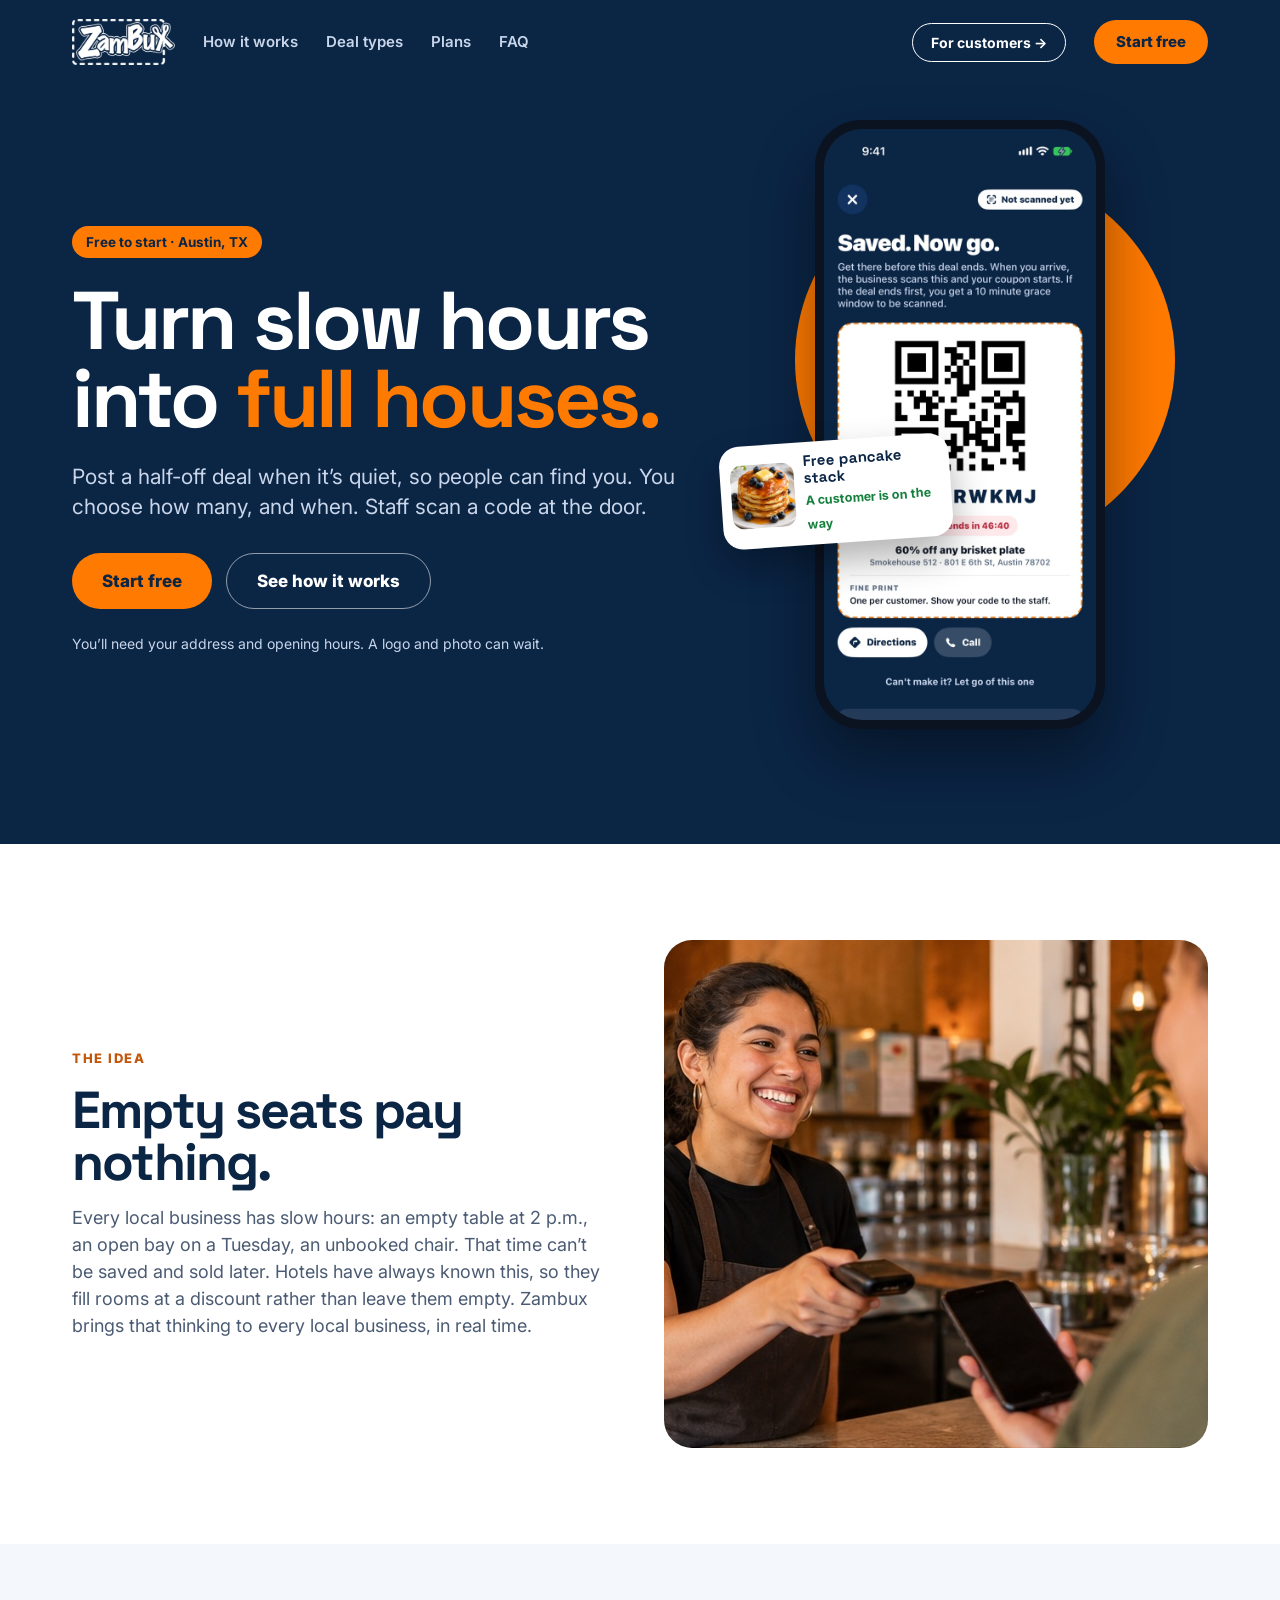
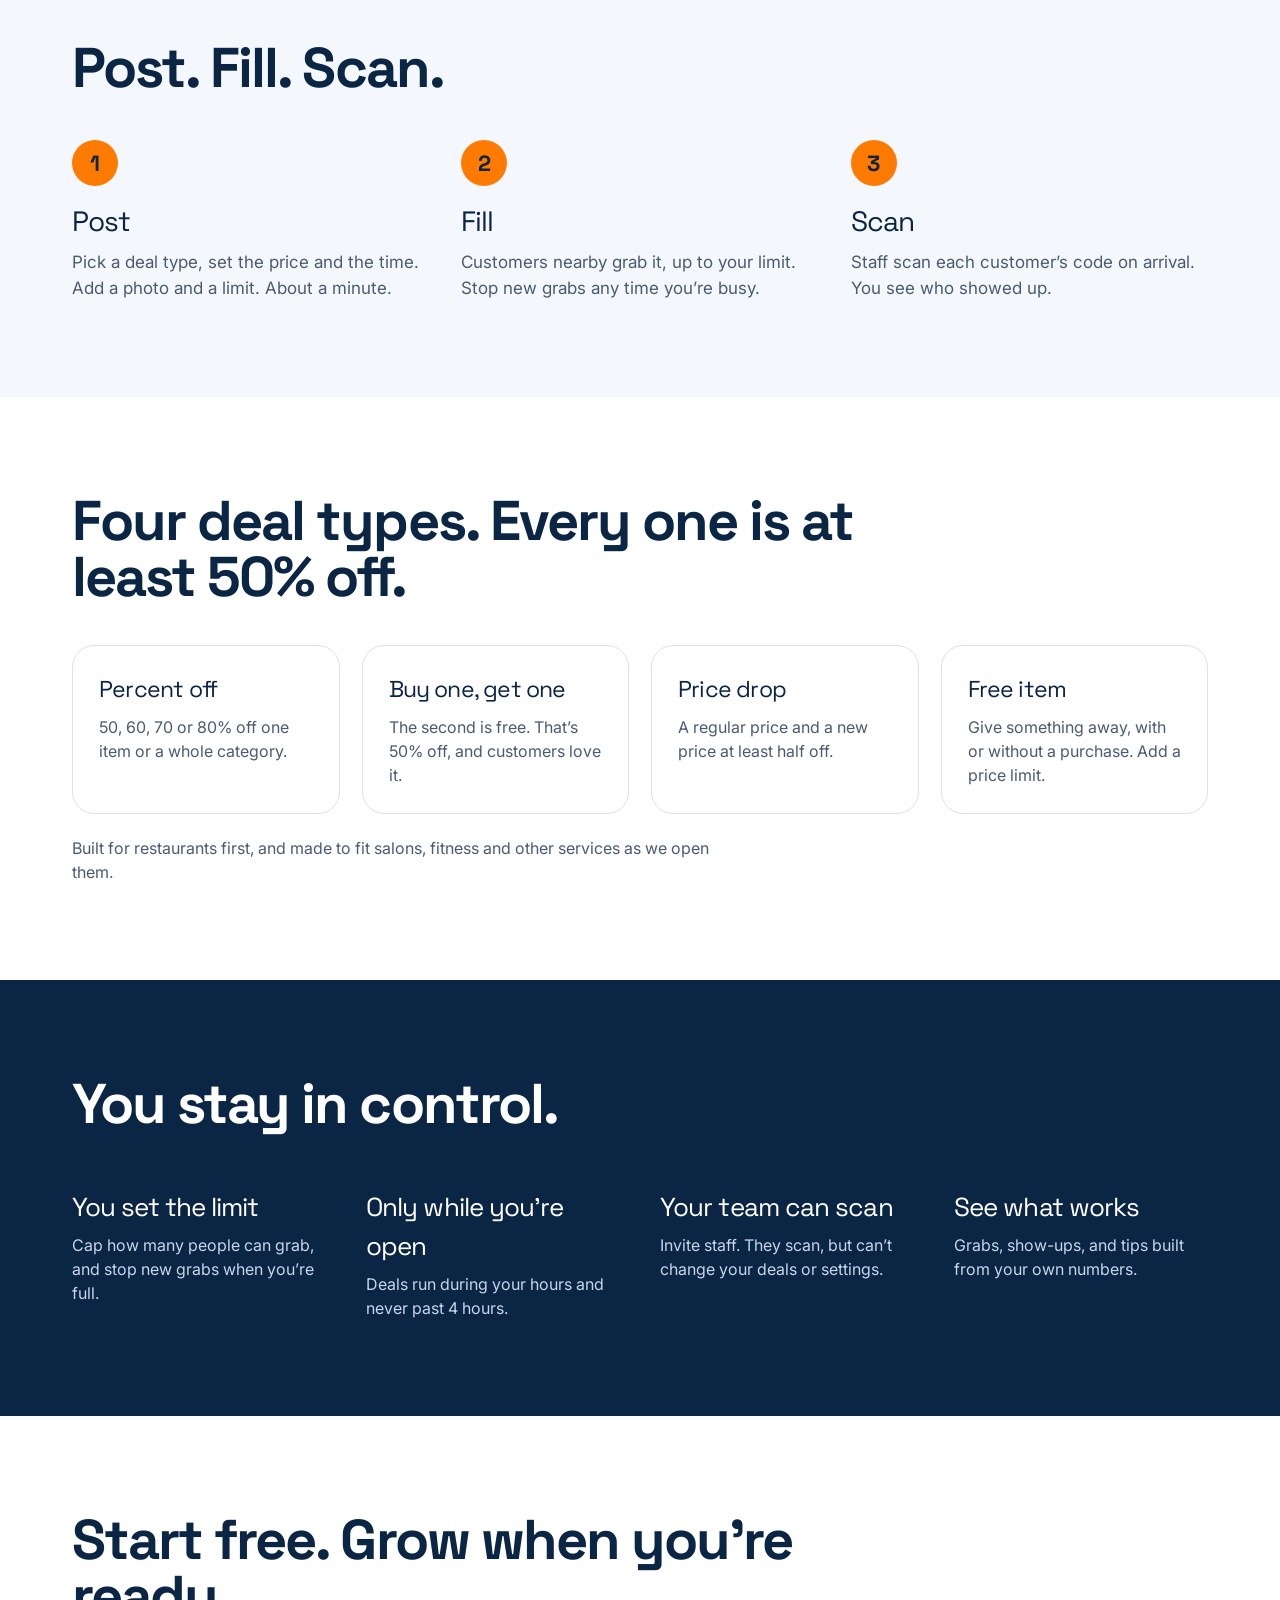
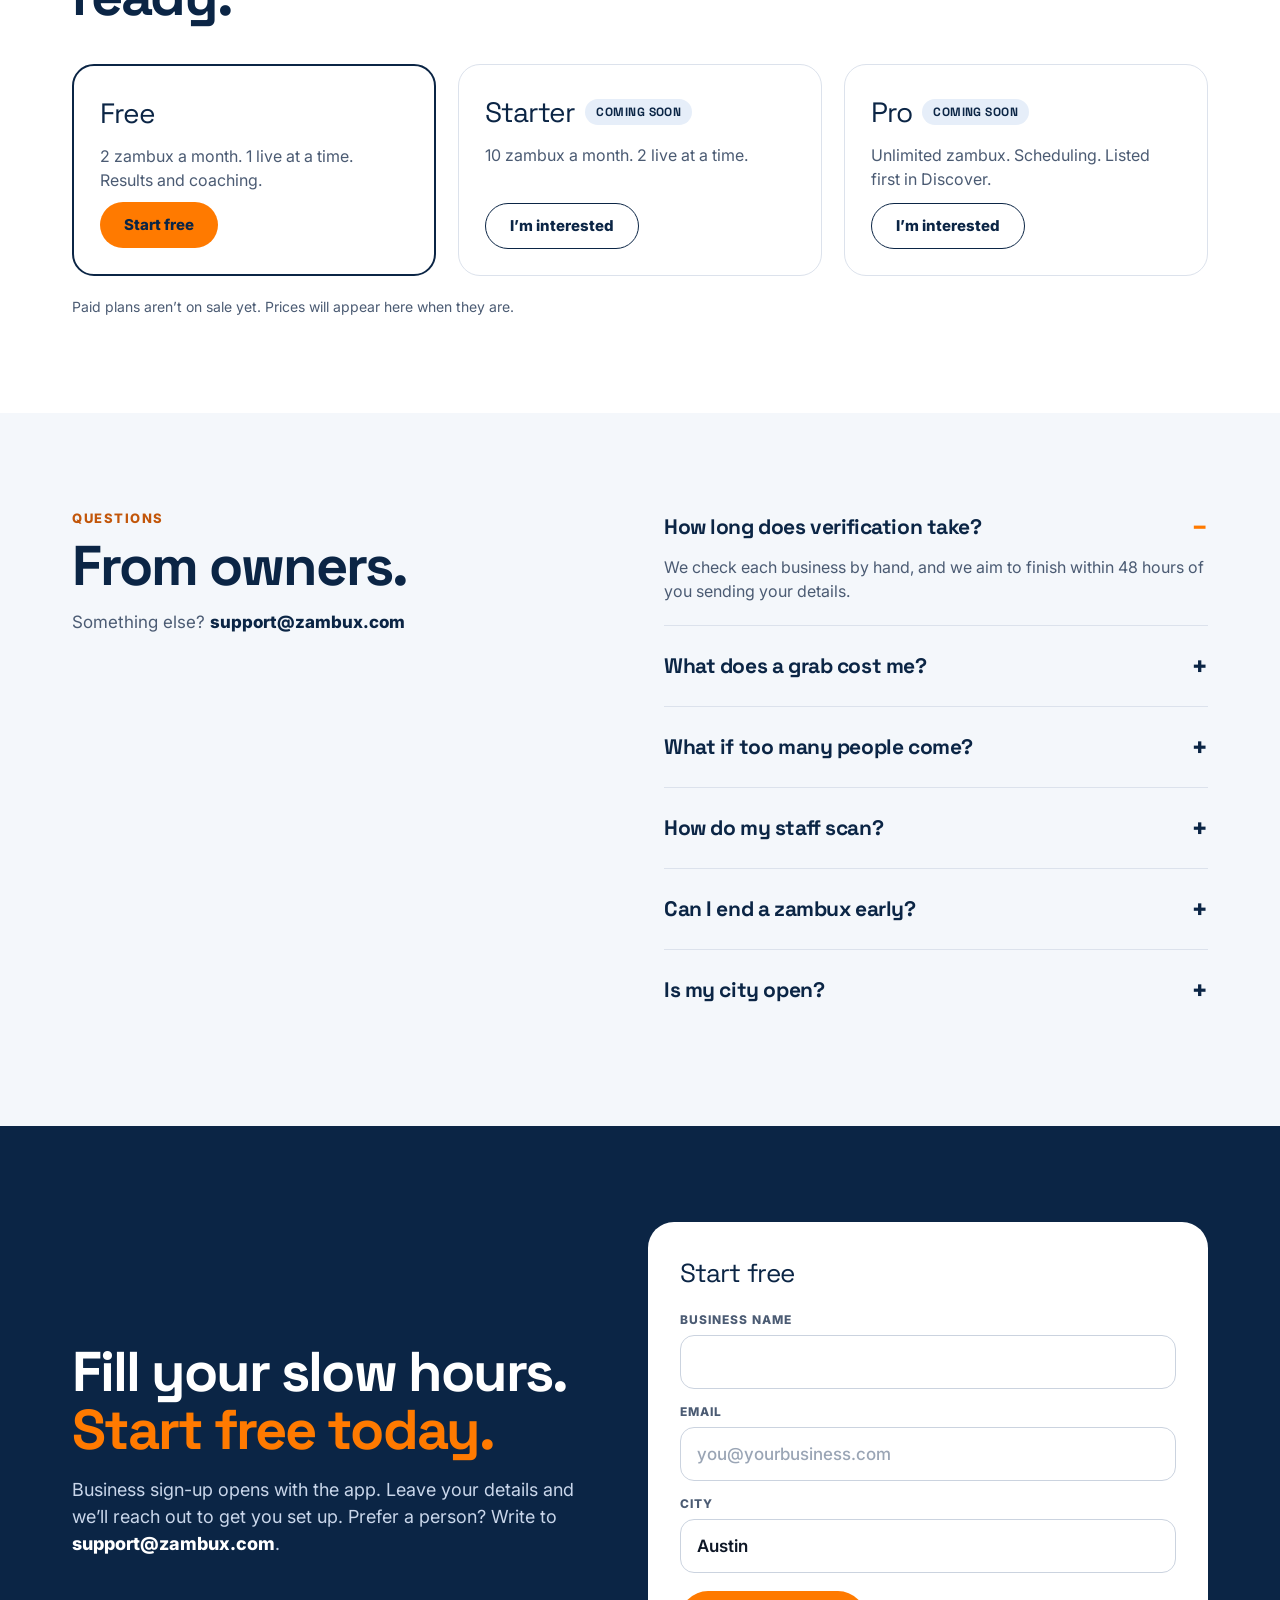
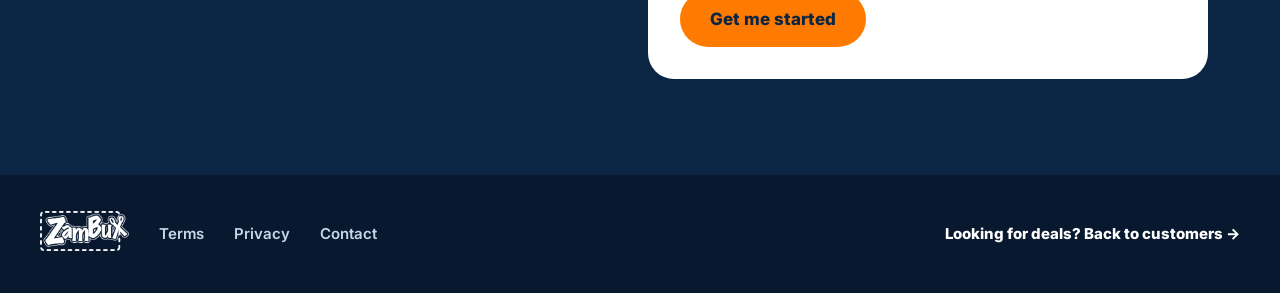
==== business/index.html @ 2cfa5e2b "Customer-first website: home, get-the-app, business Co-Authored-By: Claude Sonnet 5.5 <noreply@anthr" ====
<!doctype html>
<html lang="en">
<head>
<meta charset="utf-8">
<meta name="viewport" content="width=device-width, initial-scale=1">
<title>Zambux for business: turn slow hours into full houses</title>
<meta name="description" content="Post a half-off deal when it's quiet so people can find you. You choose how many, and when. Free to start in Austin.">
<meta name="robots" content="noindex"> <!-- TEMPORARY: remove at launch -->
<link rel="canonical" href="https://www.zambux.com/business/">
<meta property="og:title" content="Zambux for business: turn slow hours into full houses">
<meta property="og:description" content="Post a half-off deal when it's quiet. Staff scan a code at the door. Free to start in Austin.">
<meta property="og:type" content="website">
<meta property="og:image" content="https://www.zambux.com/assets/img/life-counter-scan.jpg">
<meta name="theme-color" content="#0B2545">
<link rel="icon" href="/assets/favicon.png">
<link rel="apple-touch-icon" href="/assets/apple-touch-icon.png">
<link rel="preconnect" href="https://fonts.googleapis.com">
<link rel="preconnect" href="https://fonts.gstatic.com" crossorigin>
<link rel="stylesheet" href="https://fonts.googleapis.com/css2?family=Inter:wght@400;500;600;700;800&family=Space+Grotesk:wght@600;700&display=swap">
<link rel="stylesheet" href="/site.css">
<style>
.b-grid{display:grid;gap:22px;grid-template-columns:repeat(auto-fit,minmax(230px,1fr))}
.b-card{background:#fff;border:1px solid var(--line);border-radius:22px;padding:26px}
.b-card .disp{font-size:23px}
.b-card p{color:var(--slate);margin:8px 0 0;font-size:16px}
.bg-paper .b-card{border-color:#E1E7F0}
.three{display:grid;gap:36px 32px;grid-template-columns:repeat(auto-fit,minmax(250px,1fr))}
.three .num{margin-bottom:14px}
.three .disp{font-size:28px}
.three p{color:var(--slate);font-size:17px;margin:8px 0 0;max-width:22em}
.plan{border:1px solid var(--line);border-radius:22px;padding:26px;display:flex;flex-direction:column;gap:10px;background:#fff}
.plan.on{border:2px solid var(--navy)}
.plan .disp{font-size:28px;display:flex;align-items:center;gap:10px;flex-wrap:wrap}
.plan p{color:var(--slate);margin:0;flex:1}
.hero .lede.dark{color:var(--soft)}
</style>
</head>
<body>
<a class="skip" href="#main">Skip to content</a>

<header class="top hero">
  <div class="w">
    <nav class="nav" aria-label="Main">
      <a class="logo" href="/business/"><img src="/assets/img/brand-logo-white.png" alt="Zambux for business" width="102" height="46"></a>
      <a class="l" href="#how">How it works</a><a class="l" href="#types">Deal types</a><a class="l" href="#plans">Plans</a><a class="l" href="#faq">FAQ</a>
      <span class="sp"></span>
      <a class="biz" href="/">For customers &rarr;</a>
      <a class="go" href="#start">Start free</a>
      <button class="burger" type="button" aria-label="Open menu" aria-expanded="false">&#9776;</button>
    </nav>
    <div class="hero-grid" id="main">
      <div class="hero-copy">
        <span class="chip" style="align-self:flex-start;background:#FF7A00;color:#0B2545">Free to start &middot; Austin, TX</span>
        <h1 style="font-size:clamp(44px,6.4vw,84px)">Turn slow hours<br>into <em>full houses.</em></h1>
        <p class="lede" style="margin:0">Post a half-off deal when it&rsquo;s quiet, so people can find you. You choose how many, and when. Staff scan a code at the door.</p>
        <div class="actions"><a class="btn pri" href="#start">Start free</a><a class="btn ghost" href="#how">See how it works</a></div>
        <p style="margin:0;color:var(--soft);font-size:14px">You&rsquo;ll need your address and opening hours. A logo and photo can wait.</p>
      </div>
      <div class="hero-art">
        <div class="stage">
          <div class="disc"></div>
          <div class="phone"><img src="/assets/img/app-code.jpg" alt="A customer's Zambux code, ready to scan" width="640" height="1391"></div>
          <div class="float-card" style="top:320px"><img src="/assets/img/photo-brunch-club-pancakes.jpg" alt="" width="64" height="64"><div><b>Free pancake stack</b><small>A customer is on the way</small></div></div>
        </div>
      </div>
    </div>
  </div>
</header>

<main>

<section class="pad">
  <div class="w"><div class="split">
    <div style="display:flex;flex-direction:column;gap:16px">
      <div class="eyebrow">The idea</div>
      <h2 class="big" style="font-size:clamp(34px,4.4vw,52px)">Empty seats pay nothing.</h2>
      <p style="font-size:18px;color:var(--slate);max-width:30em;margin:0">Every local business has slow hours: an empty table at 2 p.m., an open bay on a Tuesday, an unbooked chair. That time can&rsquo;t be saved and sold later. Hotels have always known this, so they fill rooms at a discount rather than leave them empty. Zambux brings that thinking to every local business, in real time.</p>
    </div>
    <div><img class="photo" src="/assets/img/life-counter-scan.jpg" alt="A cafe worker scanning a customer's phone at the counter" width="762" height="508" loading="lazy"></div>
  </div></div>
</section>

<section id="how" class="bg-paper pad">
  <div class="w">
    <h2 class="big" style="margin-bottom:44px">Post. Fill. Scan.</h2>
    <div class="three">
      <div><div class="num">1</div><div class="disp">Post</div><p>Pick a deal type, set the price and the time. Add a photo and a limit. About a minute.</p></div>
      <div><div class="num">2</div><div class="disp">Fill</div><p>Customers nearby grab it, up to your limit. Stop new grabs any time you&rsquo;re busy.</p></div>
      <div><div class="num">3</div><div class="disp">Scan</div><p>Staff scan each customer&rsquo;s code on arrival. You see who showed up.</p></div>
    </div>
  </div>
</section>

<section id="types" class="pad">
  <div class="w">
    <h2 class="big" style="max-width:14em;margin-bottom:40px">Four deal types. Every one is at least 50% off.</h2>
    <div class="b-grid">
      <div class="b-card"><div class="disp">Percent off</div><p>50, 60, 70 or 80% off one item or a whole category.</p></div>
      <div class="b-card"><div class="disp">Buy one, get one</div><p>The second is free. That&rsquo;s 50% off, and customers love it.</p></div>
      <div class="b-card"><div class="disp">Price drop</div><p>A regular price and a new price at least half off.</p></div>
      <div class="b-card"><div class="disp">Free item</div><p>Give something away, with or without a purchase. Add a price limit.</p></div>
    </div>
    <p style="margin:22px 0 0;color:var(--slate);max-width:40em">Built for restaurants first, and made to fit salons, fitness and other services as we open them.</p>
  </div>
</section>

<section class="bg-navy trust pad">
  <div class="w">
    <h2 class="big" style="color:#fff">You stay in control.</h2>
    <div class="grid-auto" style="gap:40px">
      <div><div class="disp" style="font-size:26px">You set the limit</div><p>Cap how many people can grab, and stop new grabs when you&rsquo;re full.</p></div>
      <div><div class="disp" style="font-size:26px">Only while you&rsquo;re open</div><p>Deals run during your hours and never past 4 hours.</p></div>
      <div><div class="disp" style="font-size:26px">Your team can scan</div><p>Invite staff. They scan, but can&rsquo;t change your deals or settings.</p></div>
      <div><div class="disp" style="font-size:26px">See what works</div><p>Grabs, show-ups, and tips built from your own numbers.</p></div>
    </div>
  </div>
</section>

<section id="plans" class="pad">
  <div class="w">
    <h2 class="big" style="max-width:14em;margin-bottom:40px">Start free. Grow when you&rsquo;re ready.</h2>
    <div class="b-grid" style="grid-template-columns:repeat(auto-fit,minmax(260px,1fr))">
      <div class="plan on"><div class="disp">Free</div><p>2 zambux a month. 1 live at a time. Results and coaching.</p><a class="btn pri sm" href="#start" style="align-self:flex-start">Start free</a></div>
      <div class="plan"><div class="disp">Starter <span class="tag" style="background:var(--tint);color:var(--navy)">Coming soon</span></div><p>10 zambux a month. 2 live at a time.</p><a class="btn sm" href="#start" style="align-self:flex-start;border:1.5px solid var(--navy);color:var(--navy)">I&rsquo;m interested</a></div>
      <div class="plan"><div class="disp">Pro <span class="tag" style="background:var(--tint);color:var(--navy)">Coming soon</span></div><p>Unlimited zambux. Scheduling. Listed first in Discover.</p><a class="btn sm" href="#start" style="align-self:flex-start;border:1.5px solid var(--navy);color:var(--navy)">I&rsquo;m interested</a></div>
    </div>
    <p style="margin:20px 0 0;color:var(--slate);font-size:14px">Paid plans aren&rsquo;t on sale yet. Prices will appear here when they are.</p>
  </div>
</section>

<section id="faq" class="bg-paper pad">
  <div class="w faq-grid">
    <div><div class="eyebrow">Questions</div><h2 class="big" style="margin-top:10px">From owners.</h2><p style="color:var(--slate);font-size:17px;margin:16px 0 0;max-width:20em">Something else? <a href="mailto:support@zambux.com" style="color:var(--navy);font-weight:800">support@zambux.com</a></p></div>
    <div>
      <details class="q" open><summary>How long does verification take?</summary><p>We check each business by hand, and we aim to finish within 48 hours of you sending your details.</p></details>
      <details class="q"><summary>What does a grab cost me?</summary><p>Nothing to list or to be grabbed. You give the discount you chose, only to customers who show up and scan.</p></details>
      <details class="q"><summary>What if too many people come?</summary><p>You set a limit on every deal, and you can stop new grabs any time. Deals also end by themselves, within 4 hours.</p></details>
      <details class="q"><summary>How do my staff scan?</summary><p>Staff sign in to the app, open the scanner, and scan each customer&rsquo;s code. Staff can scan but can&rsquo;t change your deals or settings.</p></details>
      <details class="q"><summary>Can I end a zambux early?</summary><p>Yes. Stop new grabs, or close the deal, from the app any time.</p></details>
      <details class="q"><summary>Is my city open?</summary><p>We&rsquo;re starting in Austin, Texas. Put your city in the form below and we&rsquo;ll open where the most people are waiting.</p></details>
    </div>
  </div>
</section>

<section id="start" class="bg-navy pad">
  <div class="w" style="display:flex;flex-wrap:wrap;gap:40px;align-items:center;justify-content:space-between">
    <div style="flex:1 1 380px;min-width:0"><h2 style="color:#fff;font-size:clamp(36px,5vw,56px);line-height:1.02">Fill your slow hours.<br><span style="color:var(--orange)">Start free today.</span></h2><p class="lede" style="color:var(--soft);font-size:18px;max-width:28em;margin:18px 0 0">Business sign-up opens with the app. Leave your details and we&rsquo;ll reach out to get you set up. Prefer a person? Write to <a href="mailto:support@zambux.com" style="color:#fff;font-weight:800">support@zambux.com</a>.</p></div>
    <div class="card" style="flex:1 1 420px;max-width:560px">
      <div class="disp" style="font-size:26px">Start free</div>
      <form class="ea" novalidate>
        <div class="form-row" style="grid-template-columns:1fr">
          <label class="fld"><span>Business name</span><input type="text" name="biz" autocomplete="organization" required></label>
          <label class="fld"><span>Email</span><input type="email" name="email" placeholder="you@yourbusiness.com" autocomplete="email" inputmode="email" required></label>
          <label class="fld"><span>City</span><input type="text" name="city" value="Austin" autocomplete="address-level2" required></label>
        </div>
        <input class="hp" type="text" name="company" tabindex="-1" autocomplete="off" aria-hidden="true">
        <div style="margin-top:18px"><button class="btn pri" type="submit">Get me started</button></div>
        <div class="msg" role="status" aria-live="polite"></div>
      </form>
    </div>
  </div>
</section>

</main>

<footer class="foot">
  <div class="w foot-in">
    <a href="/business/"><img src="/assets/img/brand-logo-white.png" alt="Zambux" width="89" height="40"></a>
    <a href="/terms.html">Terms</a><a href="/privacy.html">Privacy</a><a href="mailto:support@zambux.com">Contact</a>
    <span class="sp"></span>
    <a class="biz" href="/">Looking for deals? Back to customers &rarr;</a>
  </div>
</footer>
<script src="/site.js"></script>
</body>
</html>
---- site.css ----
/* Zambux website (customers first). Plain CSS, no build step. Navy and orange are the brand; green means money and success. */
:root{--navy:#0B2545;--lift:#12335F;--deep:#08192F;--orange:#FF7A00;--orange-ink:#C2560A;--green:#15803D;--green-tint:#DCFCE7;--paper:#F4F7FB;--ink:#0E1726;--slate:#4B5B73;--line:#DCE2EC;--soft:#C9D6EA;--tint:#E6EEF9;--red:#B4232F}
*{box-sizing:border-box}
html{scroll-behavior:smooth}
body{margin:0;font-family:Inter,system-ui,-apple-system,"Segoe UI",sans-serif;color:var(--ink);background:#fff;font-size:16px;line-height:1.5;-webkit-font-smoothing:antialiased}
h1,h2,h3,.disp{font-family:'Space Grotesk',Inter,system-ui,sans-serif;margin:0;color:var(--navy);letter-spacing:-.035em}
a{color:inherit;text-decoration:none}
img{max-width:100%}
.w{max-width:1200px;margin:0 auto;padding:0 32px}
.skip{position:absolute;left:-9999px;top:8px;background:#fff;color:var(--navy);padding:10px 16px;border-radius:8px;z-index:100;font-weight:700}
.skip:focus{left:12px}
:focus-visible{outline:3px solid #2F6FDE;outline-offset:3px}

/* buttons and small things */
.btn{display:inline-flex;align-items:center;justify-content:center;gap:10px;height:56px;padding:0 30px;border-radius:99px;font:800 17px Inter,sans-serif;white-space:nowrap;border:0;cursor:pointer}
.btn.pri{background:var(--orange);color:var(--navy)}
.btn.navy{background:var(--navy);color:#fff}
.btn.ghost{color:#fff;border:1.5px solid rgba(255,255,255,.55)}
.btn.sm{height:46px;padding:0 24px;font-size:15px}
.btn:hover{filter:brightness(1.05)}
.btn:disabled{opacity:.6;cursor:wait}
.chip{display:inline-flex;align-items:center;height:32px;padding:0 14px;border-radius:99px;font-size:13.5px;font-weight:700;white-space:nowrap}
.tag{display:inline-flex;align-items:center;height:26px;padding:0 11px;border-radius:99px;font-size:12px;font-weight:800;letter-spacing:.04em;text-transform:uppercase;white-space:nowrap}
.eyebrow{font-weight:800;font-size:13px;letter-spacing:.12em;text-transform:uppercase;color:var(--orange-ink)}
.live-dot{display:inline-block;width:10px;height:10px;border-radius:99px;background:#16A34A;margin-right:8px}
.ico{width:48px;height:48px;border-radius:14px;background:var(--tint);display:flex;align-items:center;justify-content:center;flex:none}
.check{display:flex;align-items:center;gap:8px}

/* header */
.top{background:var(--navy);position:relative;z-index:20}
.nav{display:flex;align-items:center;gap:28px;height:84px}
.nav .logo img{height:46px;width:auto;display:block}
.nav a.l{color:var(--soft);font-weight:600;font-size:15px}
.nav a.l:hover{color:#fff}
.nav .sp{flex:1}
.nav .biz{border:1.5px solid #fff;color:#fff;border-radius:99px;padding:8px 18px;font-weight:700;font-size:14px;white-space:nowrap}
.nav .go{background:var(--orange);color:var(--navy);border-radius:99px;padding:11px 22px;font-weight:800;font-size:15px;white-space:nowrap}
.nav .burger{display:none;background:none;border:0;color:#fff;width:44px;height:44px;font-size:28px;cursor:pointer;margin-right:-8px}
.nav .mobile-only{display:none}

/* hero */
.hero{background:var(--navy);overflow:hidden}
.hero-grid{display:flex;flex-wrap:wrap;align-items:center;gap:40px 24px;padding:36px 0 84px}
.hero-copy{flex:1 1 520px;min-width:0;display:flex;flex-direction:column;gap:24px}
.hero h1{font-size:clamp(46px,7vw,92px);line-height:.95;color:#fff}
.hero h1 em{font-style:normal;color:var(--orange)}
.hero .lede{font-size:clamp(18px,2vw,21px);color:var(--soft);max-width:30em;line-height:1.45}
.hero .actions{display:flex;flex-wrap:wrap;gap:14px;align-items:center;margin-top:6px}
.hero .proof{display:flex;flex-wrap:wrap;gap:8px 22px;color:var(--soft);font-weight:600;font-size:15px}
.hero-art{flex:1 1 420px;min-width:0;display:flex;justify-content:center}
.stage{position:relative;width:420px;height:640px;max-width:100%}
.stage .disc{position:absolute;left:50px;top:50px;width:380px;height:380px;border-radius:50%;background:var(--orange)}
.phone{position:relative;border-radius:46px;background:#0B1220;padding:9px;box-shadow:0 30px 60px rgba(11,37,69,.28)}
.phone img{display:block;width:100%;height:auto;border-radius:38px}
.stage .phone{position:absolute;left:70px;top:0;width:290px;box-shadow:0 30px 60px rgba(0,0,0,.4)}
.float-card{position:absolute;left:-24px;top:300px;width:230px;background:#fff;border-radius:20px;padding:10px;box-shadow:0 18px 36px rgba(0,0,0,.3);transform:rotate(-4deg);display:flex;gap:10px;align-items:center}
.float-card img{width:64px;height:64px;border-radius:12px;object-fit:cover}
.float-card b{font:700 15px 'Space Grotesk';color:var(--navy);line-height:1.15;display:block}
.float-card small{font-size:12.5px;font-weight:700;color:var(--green)}
.float-time{position:absolute;right:-6px;top:150px;background:#fff;color:var(--red);font-weight:800;font-size:15px;border-radius:99px;padding:9px 16px;box-shadow:0 12px 26px rgba(0,0,0,.28);transform:rotate(5deg)}

/* sections */
section{scroll-margin-top:12px}
.pad{padding:96px 0}
.pad-s{padding:44px 0}
h2.big{font-size:clamp(36px,5vw,56px);line-height:1}
.bg-paper{background:var(--paper)}
.bg-navy{background:var(--navy)}
.doubts{border-bottom:1px solid #E5E9F0}
.grid-auto{display:grid;gap:28px;grid-template-columns:repeat(auto-fit,minmax(240px,1fr))}
.doubt{display:flex;gap:16px}
.doubt .disp{font-size:19px}
.doubt p{color:var(--slate);font-size:15px;margin:3px 0 0}

/* deal cards */
.ticket{position:relative;background:#fff;border:2px dashed var(--orange);border-radius:26px;overflow:hidden;display:flex;flex-direction:column}
.ticket .pic{position:relative;height:250px;overflow:hidden}
.ticket .pic>img.ph{width:100%;height:100%;object-fit:cover;display:block}
.ticket .pic .shade{position:absolute;inset:0;background:linear-gradient(to bottom,rgba(0,0,0,0) 45%,rgba(0,0,0,.66))}
.ticket .badge{position:absolute;left:16px;top:16px;background:var(--orange);color:var(--navy);font:800 17px Inter;padding:7px 15px;border-radius:99px}
.ticket .time{position:absolute;right:16px;top:16px;background:#fff;color:var(--navy);font-weight:800;font-size:14px;padding:7px 13px;border-radius:99px}
.ticket .who{position:absolute;left:16px;bottom:14px;right:16px;display:flex;align-items:center;gap:10px;color:#fff}
.ticket .who img{width:40px;height:40px;border-radius:99px;border:2px solid #fff;background:#fff}
.ticket .who b{display:block;font-size:16px}
.ticket .who span{font-weight:600;font-size:13px;opacity:.92}
.ticket .body{padding:20px 22px 24px;display:flex;flex-direction:column;gap:8px;flex:1}
.ticket .body .disp{font-size:27px;line-height:1.08}
.ticket .price{display:flex;gap:8px;align-items:baseline}
.ticket .price b{color:var(--green);font-size:16px}
.ticket .price s{color:var(--slate);font-weight:600;font-size:14px}
.ticket .tfoot{display:flex;justify-content:space-between;align-items:center;margin-top:auto;padding-top:8px;gap:10px}

/* steps */
.steps{display:grid;grid-template-columns:repeat(auto-fit,minmax(260px,1fr));gap:48px 40px;align-items:start}
.step{display:flex;flex-direction:column;align-items:center;text-align:center;gap:18px}
.step .phone{width:236px}
.num{width:46px;height:46px;border-radius:99px;background:var(--orange);color:var(--navy);font:700 22px 'Space Grotesk';display:flex;align-items:center;justify-content:center}
.step .disp{font-size:30px}
.step p{color:var(--slate);font-size:17px;max-width:20em;margin:6px 0 0}

/* split + trust */
.split{display:flex;flex-wrap:wrap;align-items:center;gap:48px}
.split>*{flex:1 1 420px;min-width:0}
.split img.photo{width:100%;max-width:640px;display:block;border-radius:28px;aspect-ratio:3/2;object-fit:cover}
.stat{font:700 78px 'Space Grotesk';color:var(--orange);line-height:1;letter-spacing:-.04em}
.trust .grid-auto{margin-top:56px}
.trust .disp{color:#fff}
.trust p{color:var(--soft);font-size:16px;margin:6px 0 0}

/* mosaic + tiles */
.mosaic{display:flex;flex-wrap:wrap;gap:18px}
.mosaic .m{position:relative;min-width:0;border-radius:26px;overflow:hidden}
.mosaic .m img{width:100%;height:100%;object-fit:cover;display:block}
.mosaic .m .chip{position:absolute;left:16px;bottom:16px;background:#fff;color:var(--navy)}
.mosaic .card-navy{background:var(--navy);padding:32px;display:flex;flex-direction:column;justify-content:space-between}
.tiles{display:grid;grid-template-columns:repeat(auto-fit,minmax(240px,1fr));gap:18px}
.tile{position:relative;border-radius:22px;overflow:hidden;aspect-ratio:1/1.05;display:block}
.tile img{position:absolute;inset:0;width:100%;height:100%;object-fit:cover;transition:transform .3s}
.tile:hover img{transform:scale(1.04)}
.tile .sh{position:absolute;inset:0;background:linear-gradient(to bottom,rgba(11,37,69,0) 45%,rgba(11,37,69,.78))}
.tile span{position:absolute;left:16px;bottom:14px;color:#fff;font:700 22px 'Space Grotesk';letter-spacing:-.02em}

/* faq */
.faq-grid{display:grid;grid-template-columns:repeat(auto-fit,minmax(340px,1fr));gap:48px}
details.q{border-top:1px solid var(--line);padding:22px 0}
details.q:first-of-type{border-top:0;padding-top:0}
details.q summary{list-style:none;cursor:pointer;display:flex;justify-content:space-between;align-items:center;gap:16px;font:700 21px 'Space Grotesk';color:var(--navy);letter-spacing:-.02em}
details.q summary::-webkit-details-marker{display:none}
details.q summary::after{content:"+";font-size:28px;font-weight:700;color:var(--navy);flex:none}
details.q[open] summary::after{content:"\2212";color:var(--orange)}
details.q p{color:var(--slate);margin:10px 0 0;max-width:34em}

/* final + footer */
.final{background:var(--orange)}
.final-in{display:flex;flex-wrap:wrap;align-items:center;gap:36px;justify-content:space-between;padding:80px 0}
.final h2{font-size:clamp(40px,6vw,72px);line-height:.98;max-width:11em}
.qr{background:#fff;border-radius:26px;padding:20px;text-align:center;box-shadow:0 20px 40px rgba(11,37,69,.22)}
.qr img{width:176px;height:176px;display:block}
.qr b{display:block;font-size:14px;color:var(--navy);margin-top:8px}
.foot{background:var(--deep);color:var(--soft)}
.foot-in{display:flex;flex-wrap:wrap;align-items:center;gap:14px 30px;padding:36px 0;font-weight:600;font-size:15px}
.foot-in img{height:40px;width:auto}
.foot-in a:hover{color:#fff}
.foot-in .sp{flex:1}
.foot-in .biz{color:#fff;font-weight:800}

/* get the app + forms */
.card{background:#fff;border-radius:26px;padding:32px}
.fld{display:flex;flex-direction:column;gap:6px}
.fld span{font-size:12px;font-weight:800;letter-spacing:.08em;text-transform:uppercase;color:var(--slate)}
.fld input{height:54px;border:1.5px solid #CBD3DF;border-radius:14px;padding:0 16px;font:600 17px Inter,sans-serif;color:var(--ink);background:#fff;width:100%}
.fld input::placeholder{color:#9AA5B5;font-weight:500}
.form-row{display:grid;grid-template-columns:minmax(0,1.3fr) minmax(0,1fr);gap:14px;margin-top:18px}
.hp{position:absolute;left:-9999px;opacity:0;height:0;width:0}
.msg{margin-top:14px;font-weight:700;border-radius:12px;padding:12px 14px;display:none}
.msg.ok{display:block;background:var(--green-tint);color:#14532D}
.msg.err{display:block;background:#FFE9EA;color:var(--red)}
.check-row{display:flex;align-items:center;gap:10px;margin-top:14px;font-weight:600;font-size:15px;color:var(--slate)}
.check-row input{width:20px;height:20px;accent-color:#FF7A00}

/* mobile bar */
.bar{display:none}
@media (max-width:860px){
  .w{padding:0 20px}
  .nav{height:66px;gap:12px}
  .nav .logo img{height:38px}
  .nav a.l,.nav .biz,.nav .go{display:none}
  .nav .burger{display:block;margin-left:auto}
  .nav.open{flex-wrap:wrap;height:auto;padding-bottom:18px}
  .nav.open .logo{order:1}.nav.open .burger{order:2}
  .nav.open a.l,.nav.open .biz,.nav.open .go{display:block;order:3;flex:1 1 100%;text-align:left;padding:10px 0}
  .nav.open .biz{border:0;border-top:1px solid rgba(255,255,255,.18);border-radius:0;font-size:16px;padding-top:16px}
  .nav.open .go{background:none;color:var(--orange);font-size:17px}
  .pad{padding:56px 0}
  .hero-grid{padding:14px 0 44px;gap:28px}
  .hero-copy{gap:16px;flex-basis:100%}
  .hero .actions{flex-direction:column;align-items:stretch}
  .hero .actions .btn{width:100%}
  .hero-art{flex-basis:100%}
  .stage{transform:scale(.8);transform-origin:top center;height:520px;width:420px;max-width:none;flex:none}
  .float-card{left:-4px}
  .ticket .pic{height:200px}
  .stat{font-size:56px}
  .step .phone{width:200px}
  .final-in{padding:56px 0}
  .final-in .btn{width:100%}
  .qr{display:none}
  .form-row{grid-template-columns:1fr}
  .card{padding:22px}
  .bar{display:block;position:fixed;left:0;right:0;bottom:0;z-index:30;background:#fff;border-top:1px solid var(--line);padding:10px 16px calc(10px + env(safe-area-inset-bottom));transform:translateY(110%);transition:transform .25s}
  .bar.show{transform:none}
  .bar .btn{width:100%;height:48px}
  .foot-in{padding-bottom:96px}
}
@media (prefers-reduced-motion:reduce){*{transition:none!important;scroll-behavior:auto!important}}
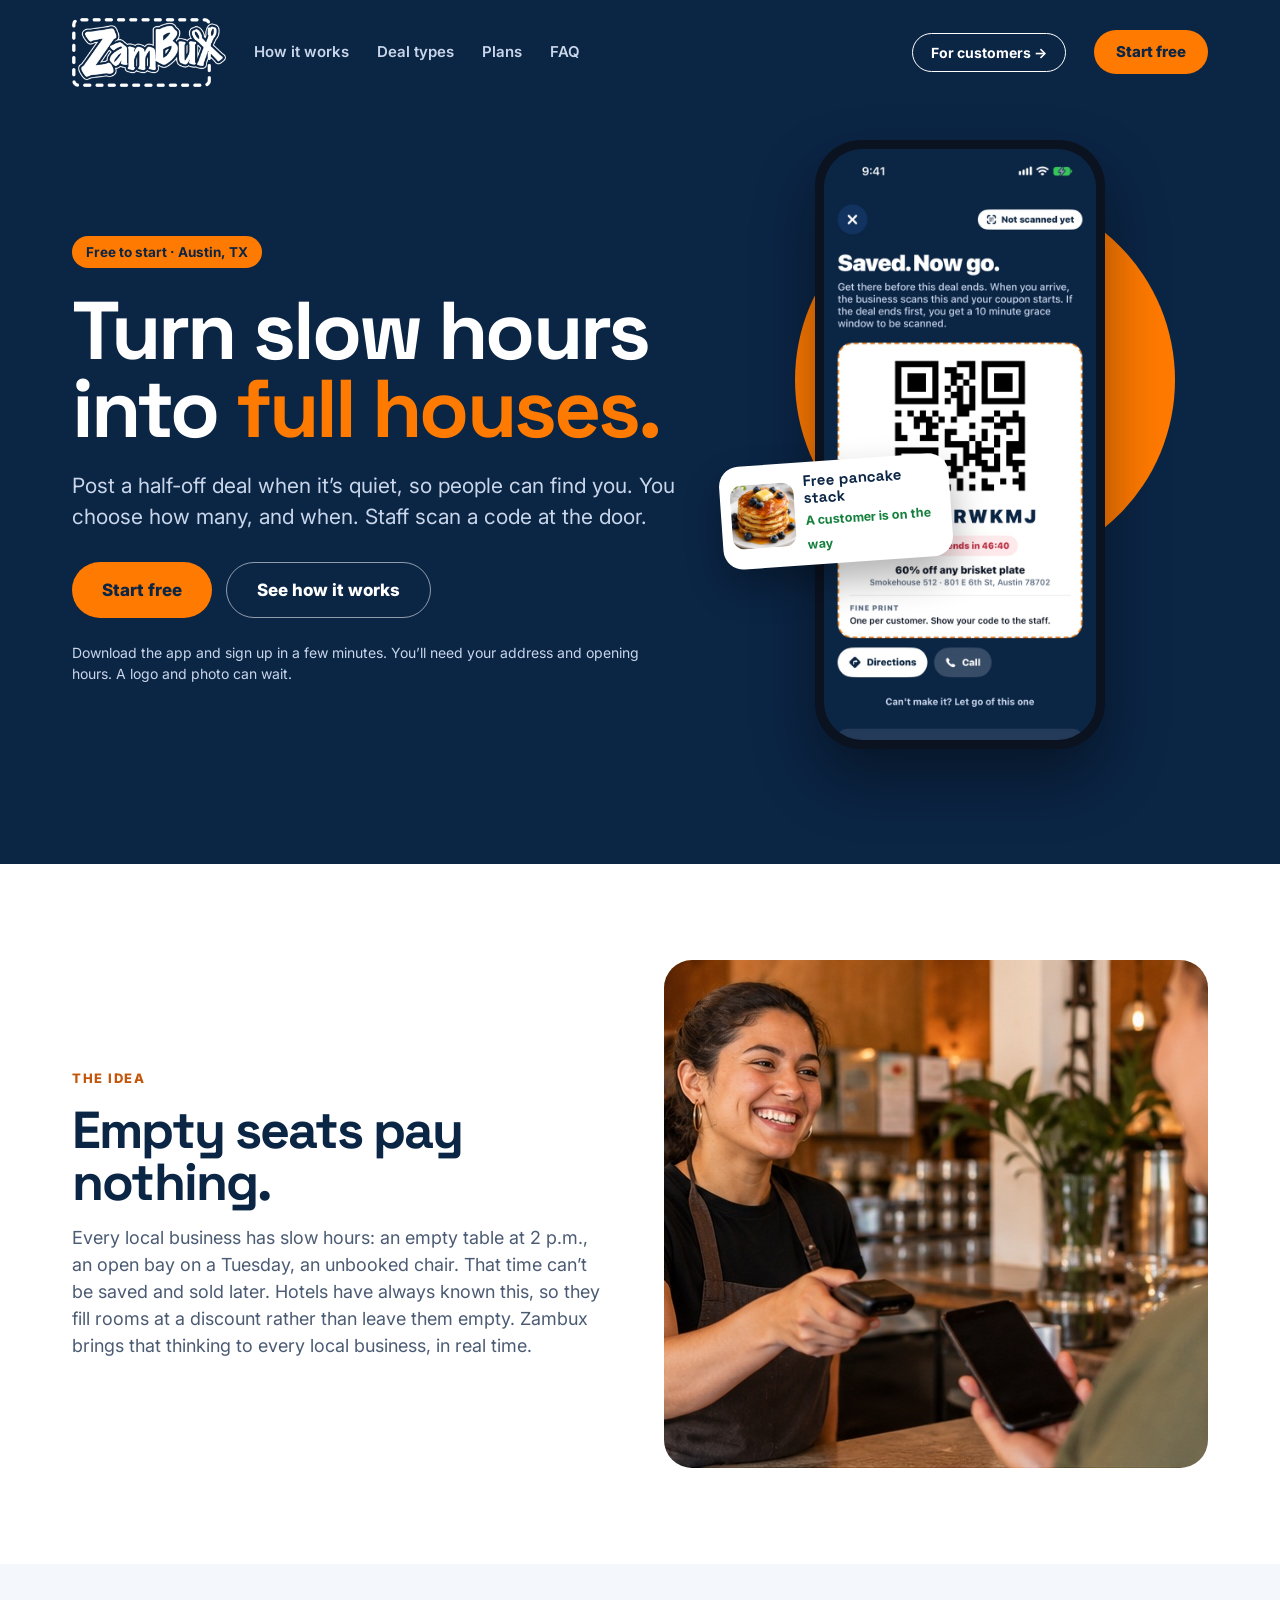
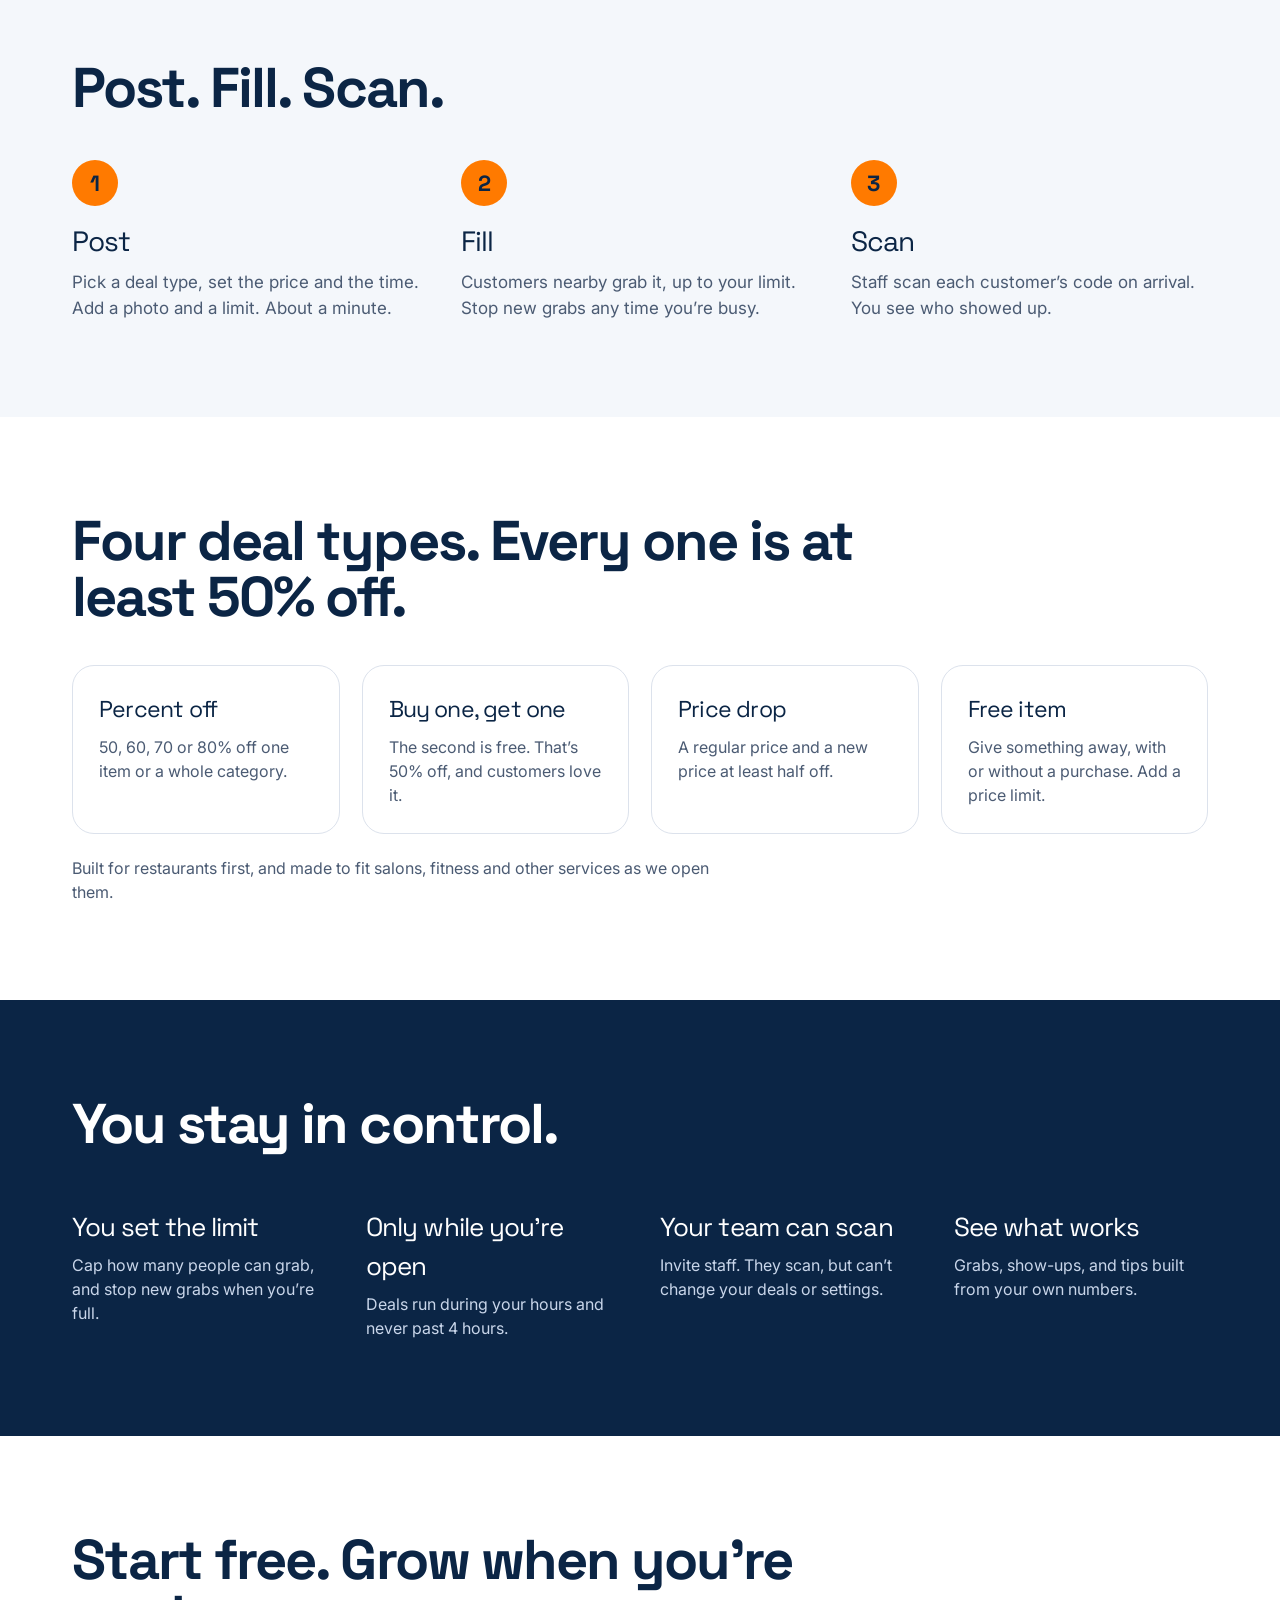
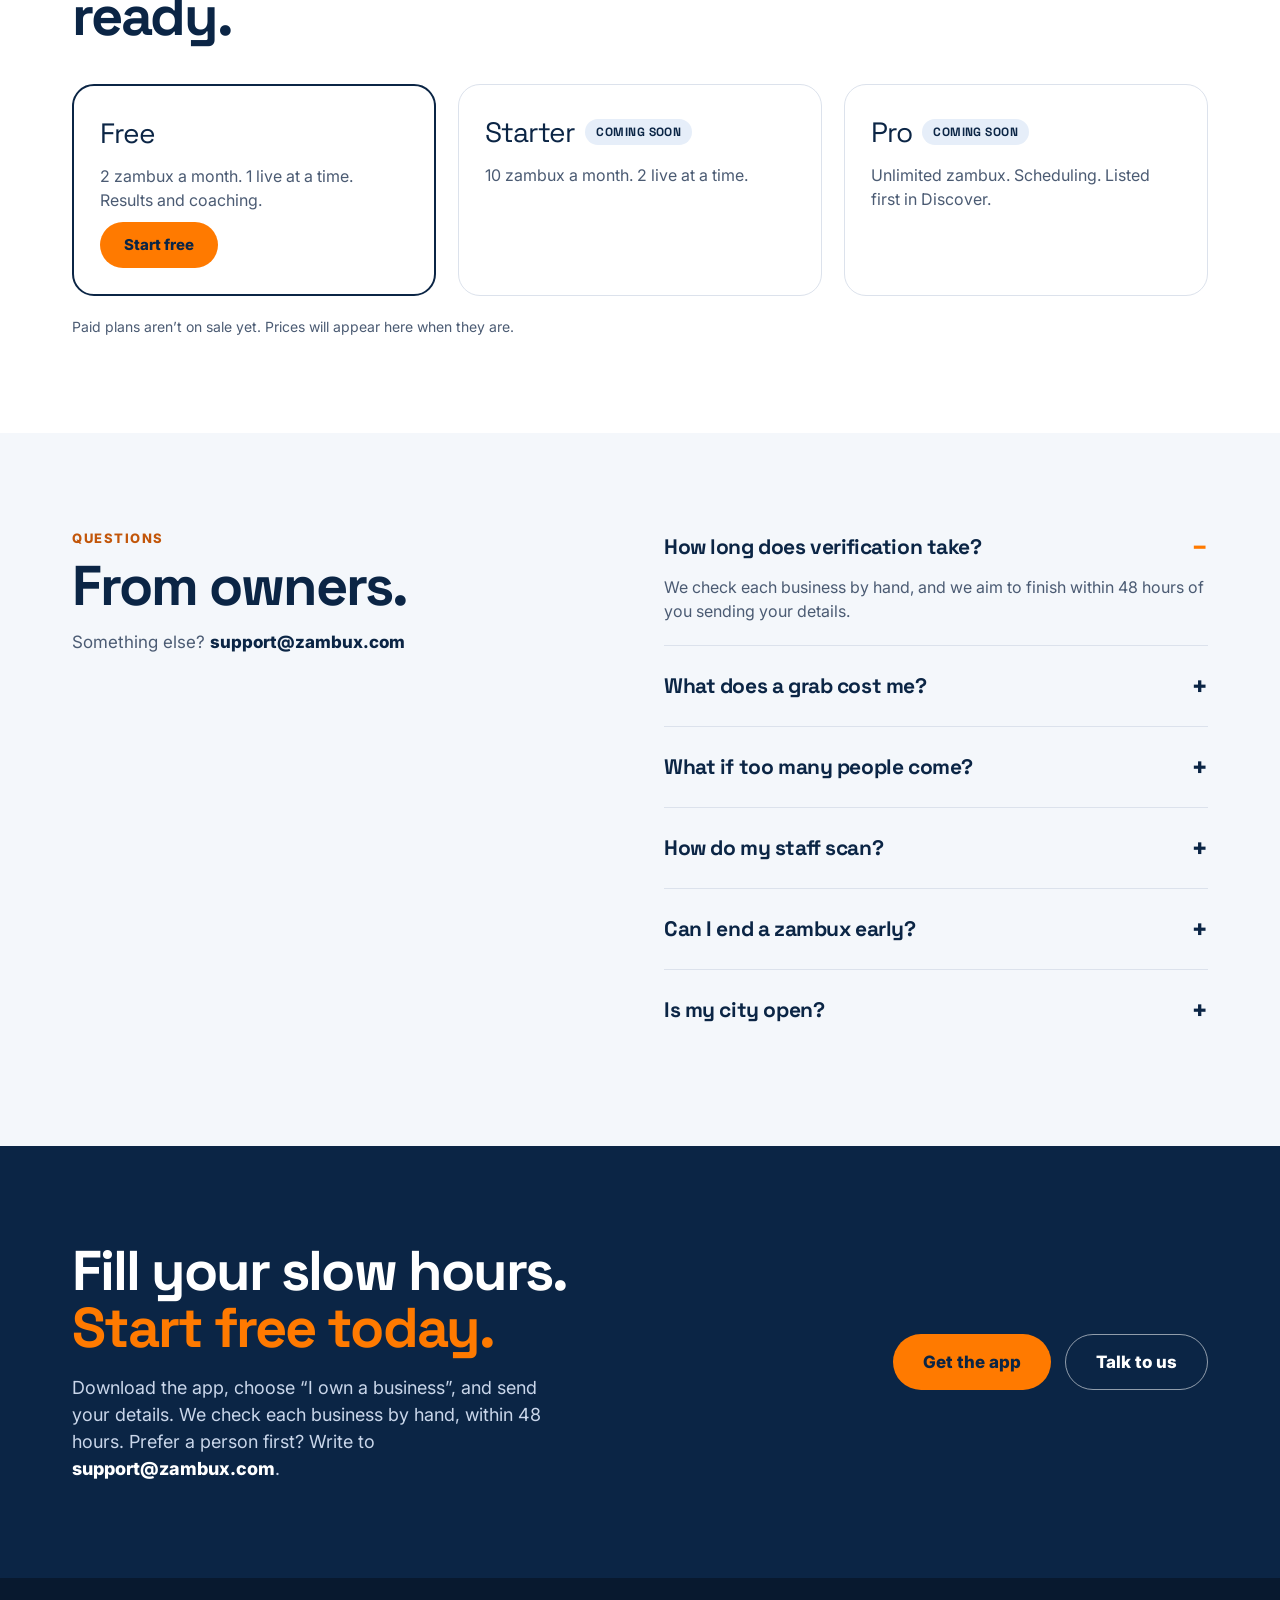
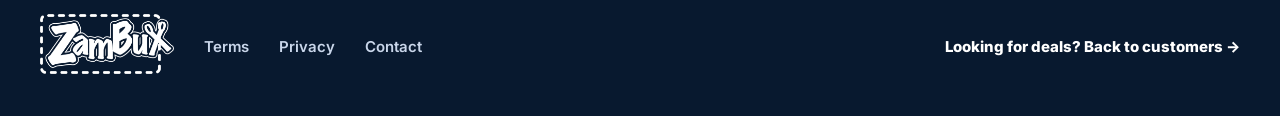
==== commit 267f2233: "Download page instead of waitlist, bigger logo, example labels on deals Co-Authored-By: Claude Sonne" ====
--- a/business/index.html
+++ b/business/index.html
@@ -41,11 +41,11 @@
 <header class="top hero">
   <div class="w">
     <nav class="nav" aria-label="Main">
-      <a class="logo" href="/business/"><img src="/assets/img/brand-logo-white.png" alt="Zambux for business" width="102" height="46"></a>
+      <a class="logo" href="/business/"><img src="/assets/img/brand-logo-white.png" alt="Zambux for business" width="153" height="69"></a>
       <a class="l" href="#how">How it works</a><a class="l" href="#types">Deal types</a><a class="l" href="#plans">Plans</a><a class="l" href="#faq">FAQ</a>
       <span class="sp"></span>
       <a class="biz" href="/">For customers &rarr;</a>
-      <a class="go" href="#start">Start free</a>
+      <a class="go" href="/get-the-app/">Start free</a>
       <button class="burger" type="button" aria-label="Open menu" aria-expanded="false">&#9776;</button>
     </nav>
     <div class="hero-grid" id="main">
@@ -53,8 +53,8 @@
         <span class="chip" style="align-self:flex-start;background:#FF7A00;color:#0B2545">Free to start &middot; Austin, TX</span>
         <h1 style="font-size:clamp(44px,6.4vw,84px)">Turn slow hours<br>into <em>full houses.</em></h1>
         <p class="lede" style="margin:0">Post a half-off deal when it&rsquo;s quiet, so people can find you. You choose how many, and when. Staff scan a code at the door.</p>
-        <div class="actions"><a class="btn pri" href="#start">Start free</a><a class="btn ghost" href="#how">See how it works</a></div>
-        <p style="margin:0;color:var(--soft);font-size:14px">You&rsquo;ll need your address and opening hours. A logo and photo can wait.</p>
+        <div class="actions"><a class="btn pri" href="/get-the-app/">Start free</a><a class="btn ghost" href="#how">See how it works</a></div>
+        <p style="margin:0;color:var(--soft);font-size:14px">Download the app and sign up in a few minutes. You&rsquo;ll need your address and opening hours. A logo and photo can wait.</p>
       </div>
       <div class="hero-art">
         <div class="stage">
@@ -120,9 +120,9 @@
   <div class="w">
     <h2 class="big" style="max-width:14em;margin-bottom:40px">Start free. Grow when you&rsquo;re ready.</h2>
     <div class="b-grid" style="grid-template-columns:repeat(auto-fit,minmax(260px,1fr))">
-      <div class="plan on"><div class="disp">Free</div><p>2 zambux a month. 1 live at a time. Results and coaching.</p><a class="btn pri sm" href="#start" style="align-self:flex-start">Start free</a></div>
-      <div class="plan"><div class="disp">Starter <span class="tag" style="background:var(--tint);color:var(--navy)">Coming soon</span></div><p>10 zambux a month. 2 live at a time.</p><a class="btn sm" href="#start" style="align-self:flex-start;border:1.5px solid var(--navy);color:var(--navy)">I&rsquo;m interested</a></div>
-      <div class="plan"><div class="disp">Pro <span class="tag" style="background:var(--tint);color:var(--navy)">Coming soon</span></div><p>Unlimited zambux. Scheduling. Listed first in Discover.</p><a class="btn sm" href="#start" style="align-self:flex-start;border:1.5px solid var(--navy);color:var(--navy)">I&rsquo;m interested</a></div>
+      <div class="plan on"><div class="disp">Free</div><p>2 zambux a month. 1 live at a time. Results and coaching.</p><a class="btn pri sm" href="/get-the-app/" style="align-self:flex-start">Start free</a></div>
+      <div class="plan"><div class="disp">Starter <span class="tag" style="background:var(--tint);color:var(--navy)">Coming soon</span></div><p>10 zambux a month. 2 live at a time.</p></div>
+      <div class="plan"><div class="disp">Pro <span class="tag" style="background:var(--tint);color:var(--navy)">Coming soon</span></div><p>Unlimited zambux. Scheduling. Listed first in Discover.</p></div>
     </div>
     <p style="margin:20px 0 0;color:var(--slate);font-size:14px">Paid plans aren&rsquo;t on sale yet. Prices will appear here when they are.</p>
   </div>
@@ -137,27 +137,15 @@
       <details class="q"><summary>What if too many people come?</summary><p>You set a limit on every deal, and you can stop new grabs any time. Deals also end by themselves, within 4 hours.</p></details>
       <details class="q"><summary>How do my staff scan?</summary><p>Staff sign in to the app, open the scanner, and scan each customer&rsquo;s code. Staff can scan but can&rsquo;t change your deals or settings.</p></details>
       <details class="q"><summary>Can I end a zambux early?</summary><p>Yes. Stop new grabs, or close the deal, from the app any time.</p></details>
-      <details class="q"><summary>Is my city open?</summary><p>We&rsquo;re starting in Austin, Texas. Put your city in the form below and we&rsquo;ll open where the most people are waiting.</p></details>
+      <details class="q"><summary>Is my city open?</summary><p>We&rsquo;re starting in Austin, Texas. More cities are coming, and the app tells you whether yours is open when you sign up.</p></details>
     </div>
   </div>
 </section>
 
 <section id="start" class="bg-navy pad">
-  <div class="w" style="display:flex;flex-wrap:wrap;gap:40px;align-items:center;justify-content:space-between">
-    <div style="flex:1 1 380px;min-width:0"><h2 style="color:#fff;font-size:clamp(36px,5vw,56px);line-height:1.02">Fill your slow hours.<br><span style="color:var(--orange)">Start free today.</span></h2><p class="lede" style="color:var(--soft);font-size:18px;max-width:28em;margin:18px 0 0">Business sign-up opens with the app. Leave your details and we&rsquo;ll reach out to get you set up. Prefer a person? Write to <a href="mailto:support@zambux.com" style="color:#fff;font-weight:800">support@zambux.com</a>.</p></div>
-    <div class="card" style="flex:1 1 420px;max-width:560px">
-      <div class="disp" style="font-size:26px">Start free</div>
-      <form class="ea" novalidate>
-        <div class="form-row" style="grid-template-columns:1fr">
-          <label class="fld"><span>Business name</span><input type="text" name="biz" autocomplete="organization" required></label>
-          <label class="fld"><span>Email</span><input type="email" name="email" placeholder="you@yourbusiness.com" autocomplete="email" inputmode="email" required></label>
-          <label class="fld"><span>City</span><input type="text" name="city" value="Austin" autocomplete="address-level2" required></label>
-        </div>
-        <input class="hp" type="text" name="company" tabindex="-1" autocomplete="off" aria-hidden="true">
-        <div style="margin-top:18px"><button class="btn pri" type="submit">Get me started</button></div>
-        <div class="msg" role="status" aria-live="polite"></div>
-      </form>
-    </div>
+  <div class="w" style="display:flex;flex-wrap:wrap;gap:36px;align-items:center;justify-content:space-between">
+    <div style="flex:1 1 380px;min-width:0"><h2 style="color:#fff;font-size:clamp(36px,5vw,56px);line-height:1.02">Fill your slow hours.<br><span style="color:var(--orange)">Start free today.</span></h2><p style="color:var(--soft);font-size:18px;max-width:28em;margin:18px 0 0">Download the app, choose &ldquo;I own a business&rdquo;, and send your details. We check each business by hand, within 48 hours. Prefer a person first? Write to <a href="mailto:support@zambux.com" style="color:#fff;font-weight:800">support@zambux.com</a>.</p></div>
+    <div style="display:flex;gap:14px;flex-wrap:wrap"><a class="btn pri" href="/get-the-app/">Get the app</a><a class="btn ghost" href="mailto:support@zambux.com">Talk to us</a></div>
   </div>
 </section>
 
@@ -165,7 +153,7 @@
 
 <footer class="foot">
   <div class="w foot-in">
-    <a href="/business/"><img src="/assets/img/brand-logo-white.png" alt="Zambux" width="89" height="40"></a>
+    <a href="/business/"><img src="/assets/img/brand-logo-white.png" alt="Zambux" width="133" height="60"></a>
     <a href="/terms.html">Terms</a><a href="/privacy.html">Privacy</a><a href="mailto:support@zambux.com">Contact</a>
     <span class="sp"></span>
     <a class="biz" href="/">Looking for deals? Back to customers &rarr;</a>
--- a/site.css
+++ b/site.css
@@ -28,8 +28,8 @@
 
 /* header */
 .top{background:var(--navy);position:relative;z-index:20}
-.nav{display:flex;align-items:center;gap:28px;height:84px}
-.nav .logo img{height:46px;width:auto;display:block}
+.nav{display:flex;align-items:center;gap:28px;height:104px}
+.nav .logo img{height:69px;width:auto;display:block}
 .nav a.l{color:var(--soft);font-weight:600;font-size:15px}
 .nav a.l:hover{color:#fff}
 .nav .sp{flex:1}
@@ -77,6 +77,7 @@
 .ticket .pic{position:relative;height:250px;overflow:hidden}
 .ticket .pic>img.ph{width:100%;height:100%;object-fit:cover;display:block}
 .ticket .pic .shade{position:absolute;inset:0;background:linear-gradient(to bottom,rgba(0,0,0,0) 45%,rgba(0,0,0,.66))}
+.ticket .ex{position:absolute;z-index:2;left:50%;top:-1px;transform:translateX(-50%);background:var(--navy);color:#fff;font:800 11px Inter;letter-spacing:.1em;text-transform:uppercase;padding:5px 14px;border-radius:0 0 10px 10px}
 .ticket .badge{position:absolute;left:16px;top:16px;background:var(--orange);color:var(--navy);font:800 17px Inter;padding:7px 15px;border-radius:99px}
 .ticket .time{position:absolute;right:16px;top:16px;background:#fff;color:var(--navy);font-weight:800;font-size:14px;padding:7px 13px;border-radius:99px}
 .ticket .who{position:absolute;left:16px;bottom:14px;right:16px;display:flex;align-items:center;gap:10px;color:#fff}
@@ -139,7 +140,7 @@
 .qr b{display:block;font-size:14px;color:var(--navy);margin-top:8px}
 .foot{background:var(--deep);color:var(--soft)}
 .foot-in{display:flex;flex-wrap:wrap;align-items:center;gap:14px 30px;padding:36px 0;font-weight:600;font-size:15px}
-.foot-in img{height:40px;width:auto}
+.foot-in img{height:60px;width:auto}
 .foot-in a:hover{color:#fff}
 .foot-in .sp{flex:1}
 .foot-in .biz{color:#fff;font-weight:800}
@@ -158,12 +159,21 @@
 .check-row{display:flex;align-items:center;gap:10px;margin-top:14px;font-weight:600;font-size:15px;color:var(--slate)}
 .check-row input{width:20px;height:20px;accent-color:#FF7A00}
 
+/* download page */
+.dl{display:grid;gap:24px;grid-template-columns:repeat(auto-fit,minmax(300px,1fr))}
+.dl .card{display:flex;flex-direction:column;gap:16px}
+.dl .card p{color:var(--slate);margin:0}
+.badge-ph{display:inline-flex;align-items:center;justify-content:center;border:2px dashed var(--navy);color:var(--navy);border-radius:14px;padding:14px 22px;font-weight:800;font-size:14px;text-align:center;line-height:1.25;align-self:flex-start}
+body[data-device=ios] .dl [data-for=desktop],body[data-device=ios] .dl [data-for=android]{display:none}
+body[data-device=android] .dl [data-for=desktop],body[data-device=android] .dl [data-for=ios]{display:none}
+body[data-device=desktop] .dl [data-for=ios],body[data-device=desktop] .dl [data-for=android]{display:flex}
+
 /* mobile bar */
 .bar{display:none}
 @media (max-width:860px){
   .w{padding:0 20px}
-  .nav{height:66px;gap:12px}
-  .nav .logo img{height:38px}
+  .nav{height:88px;gap:12px}
+  .nav .logo img{height:57px}
   .nav a.l,.nav .biz,.nav .go{display:none}
   .nav .burger{display:block;margin-left:auto}
   .nav.open{flex-wrap:wrap;height:auto;padding-bottom:18px}
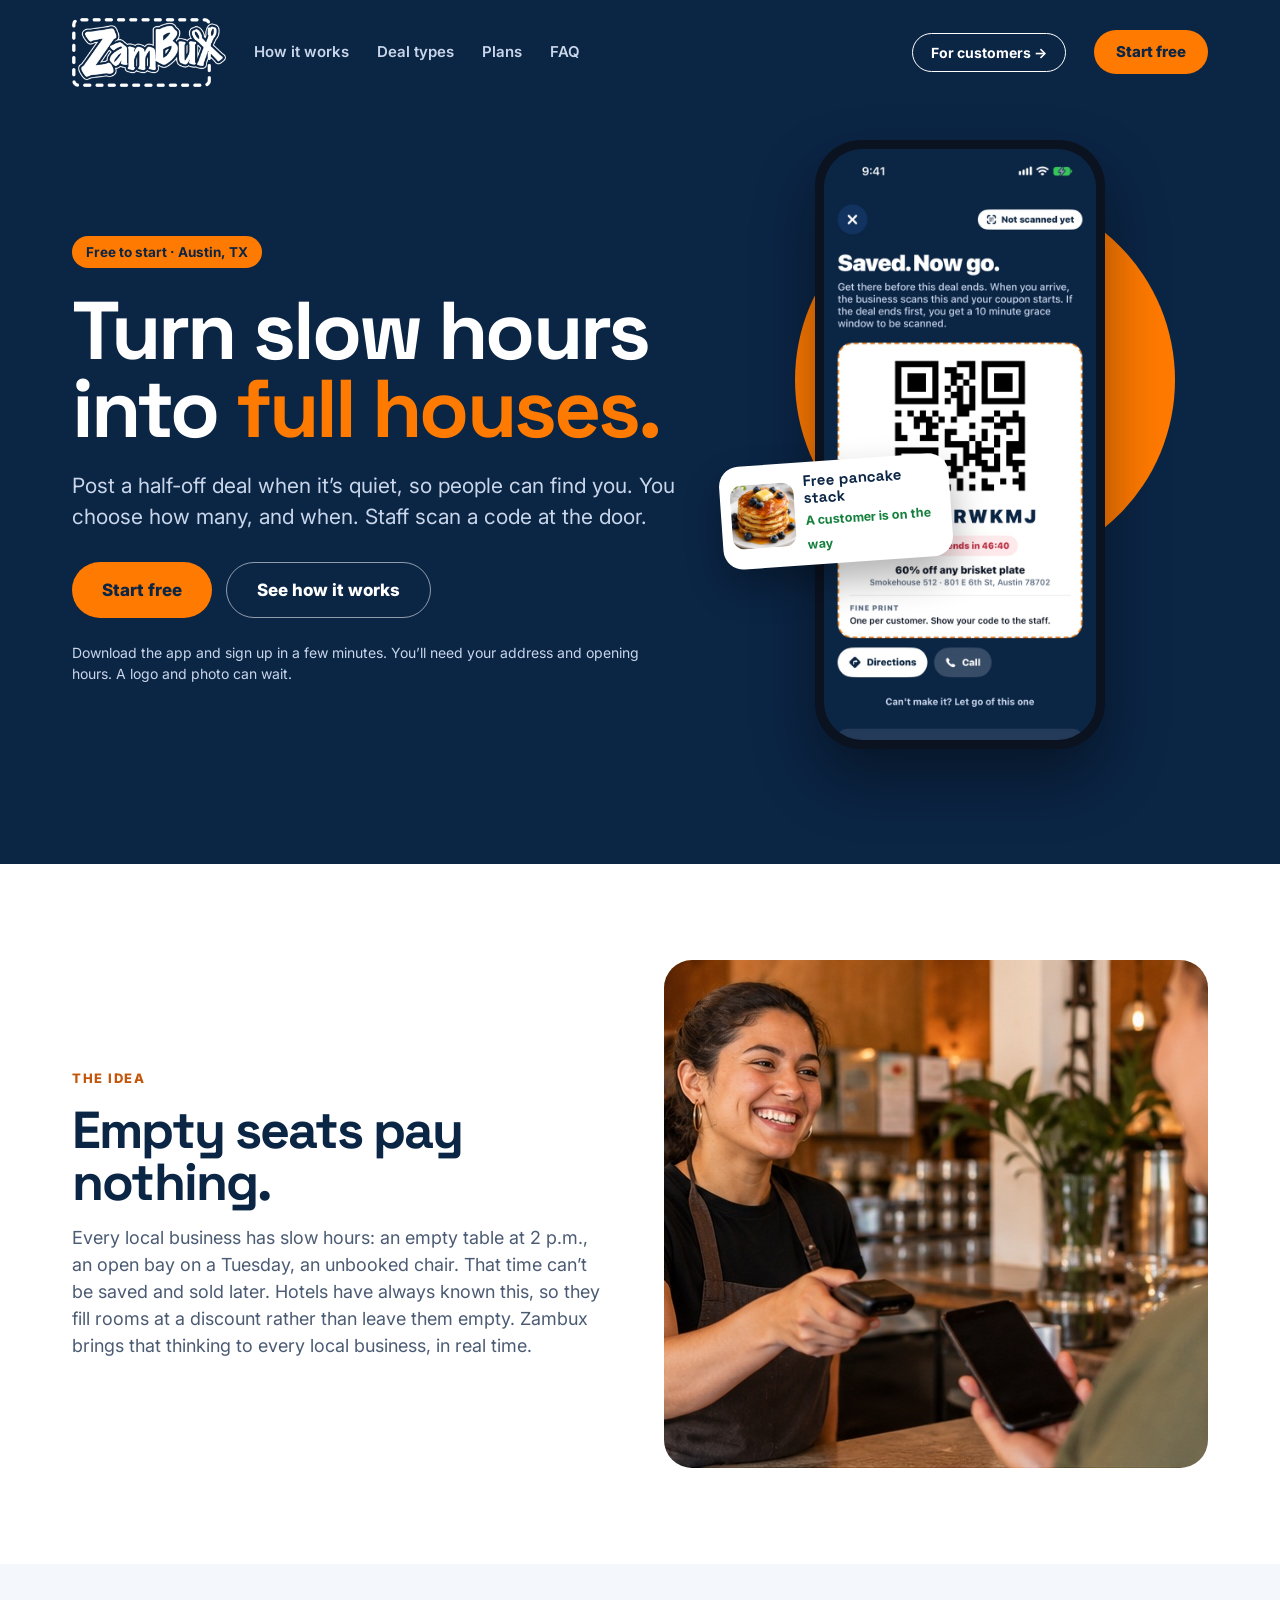
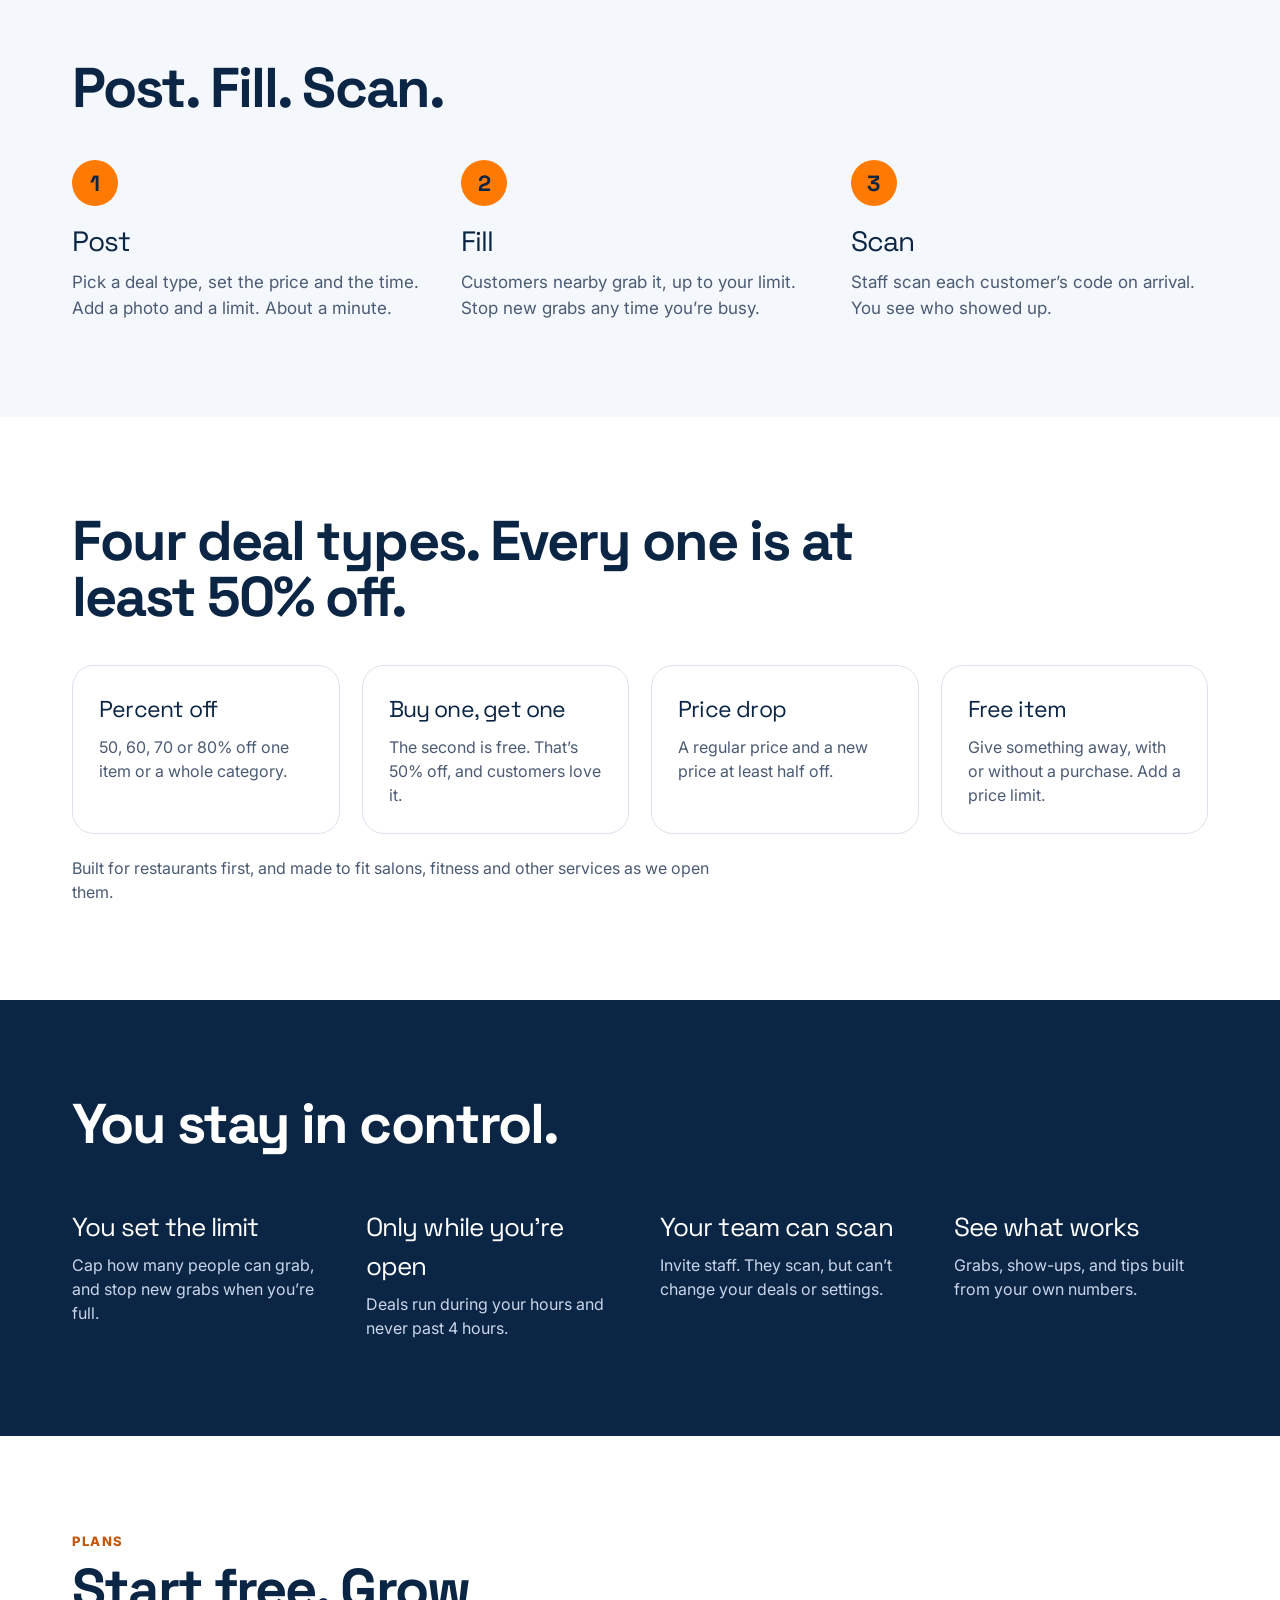
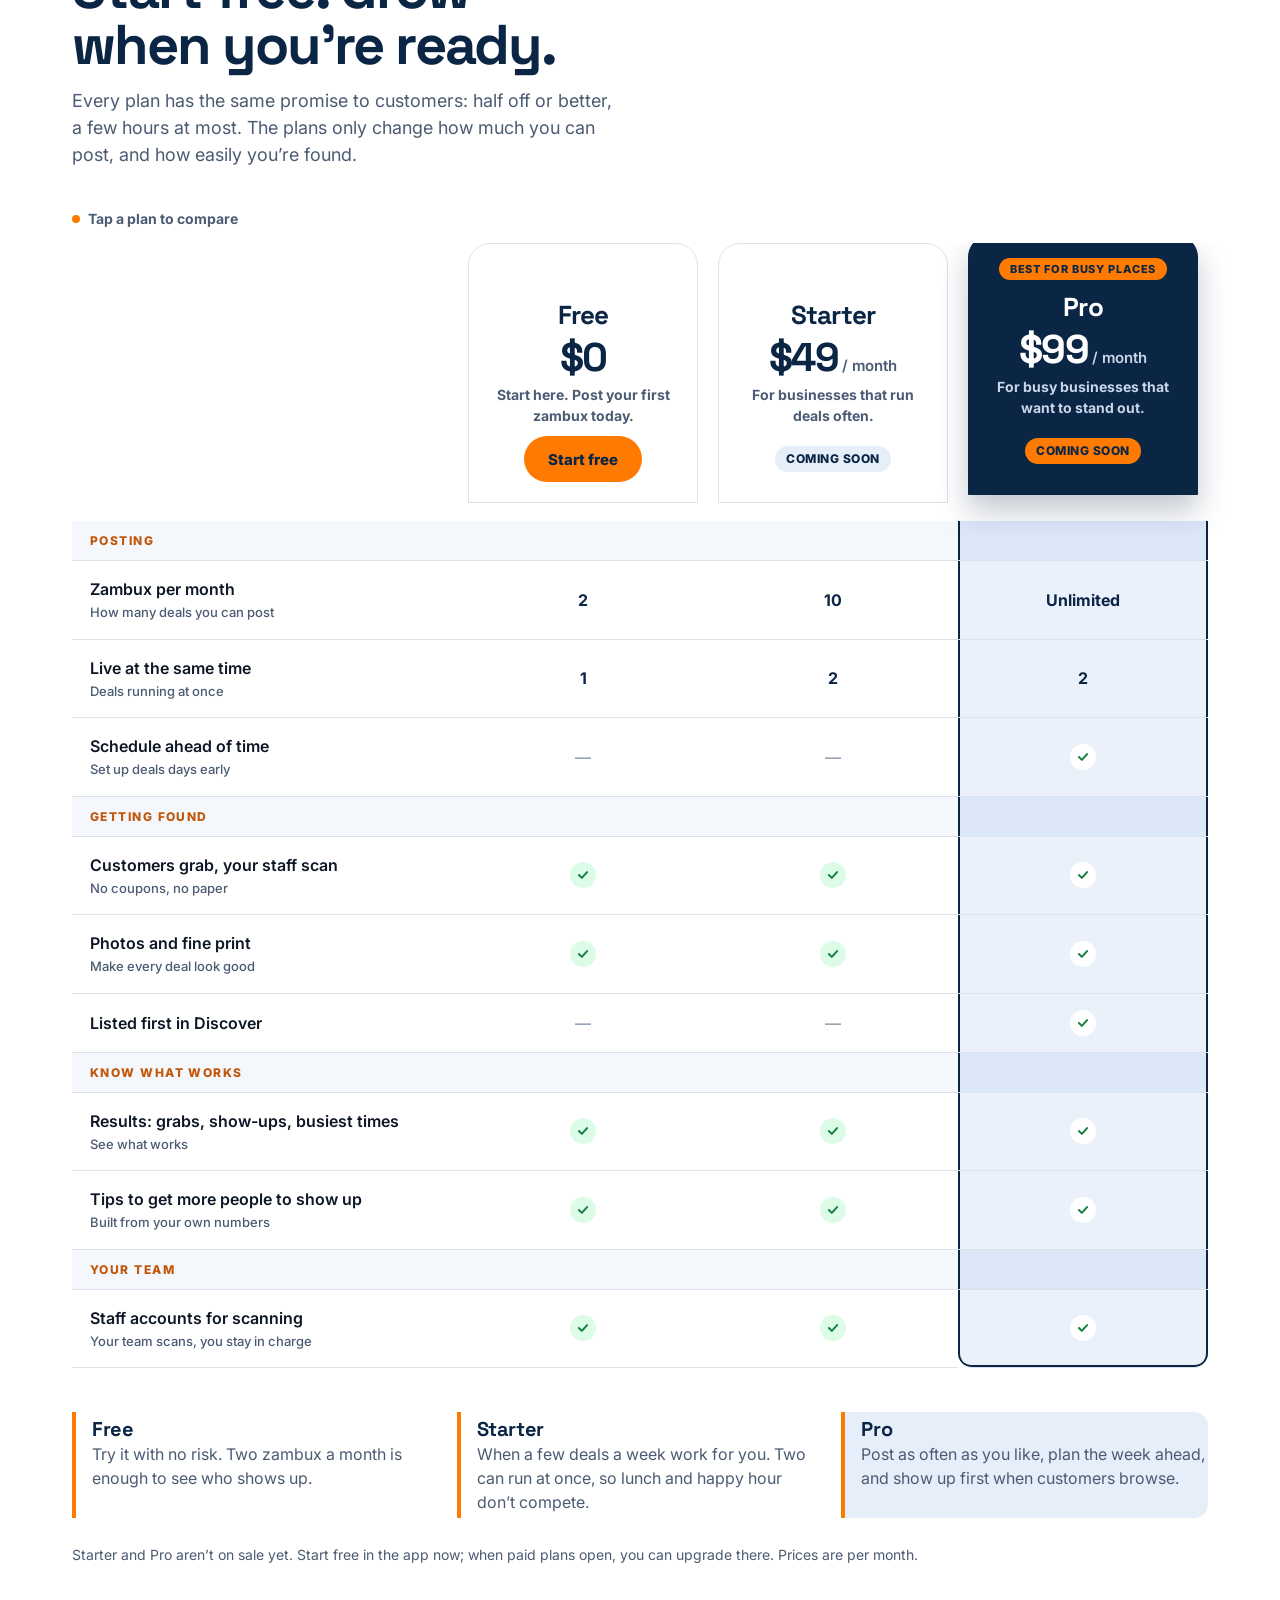
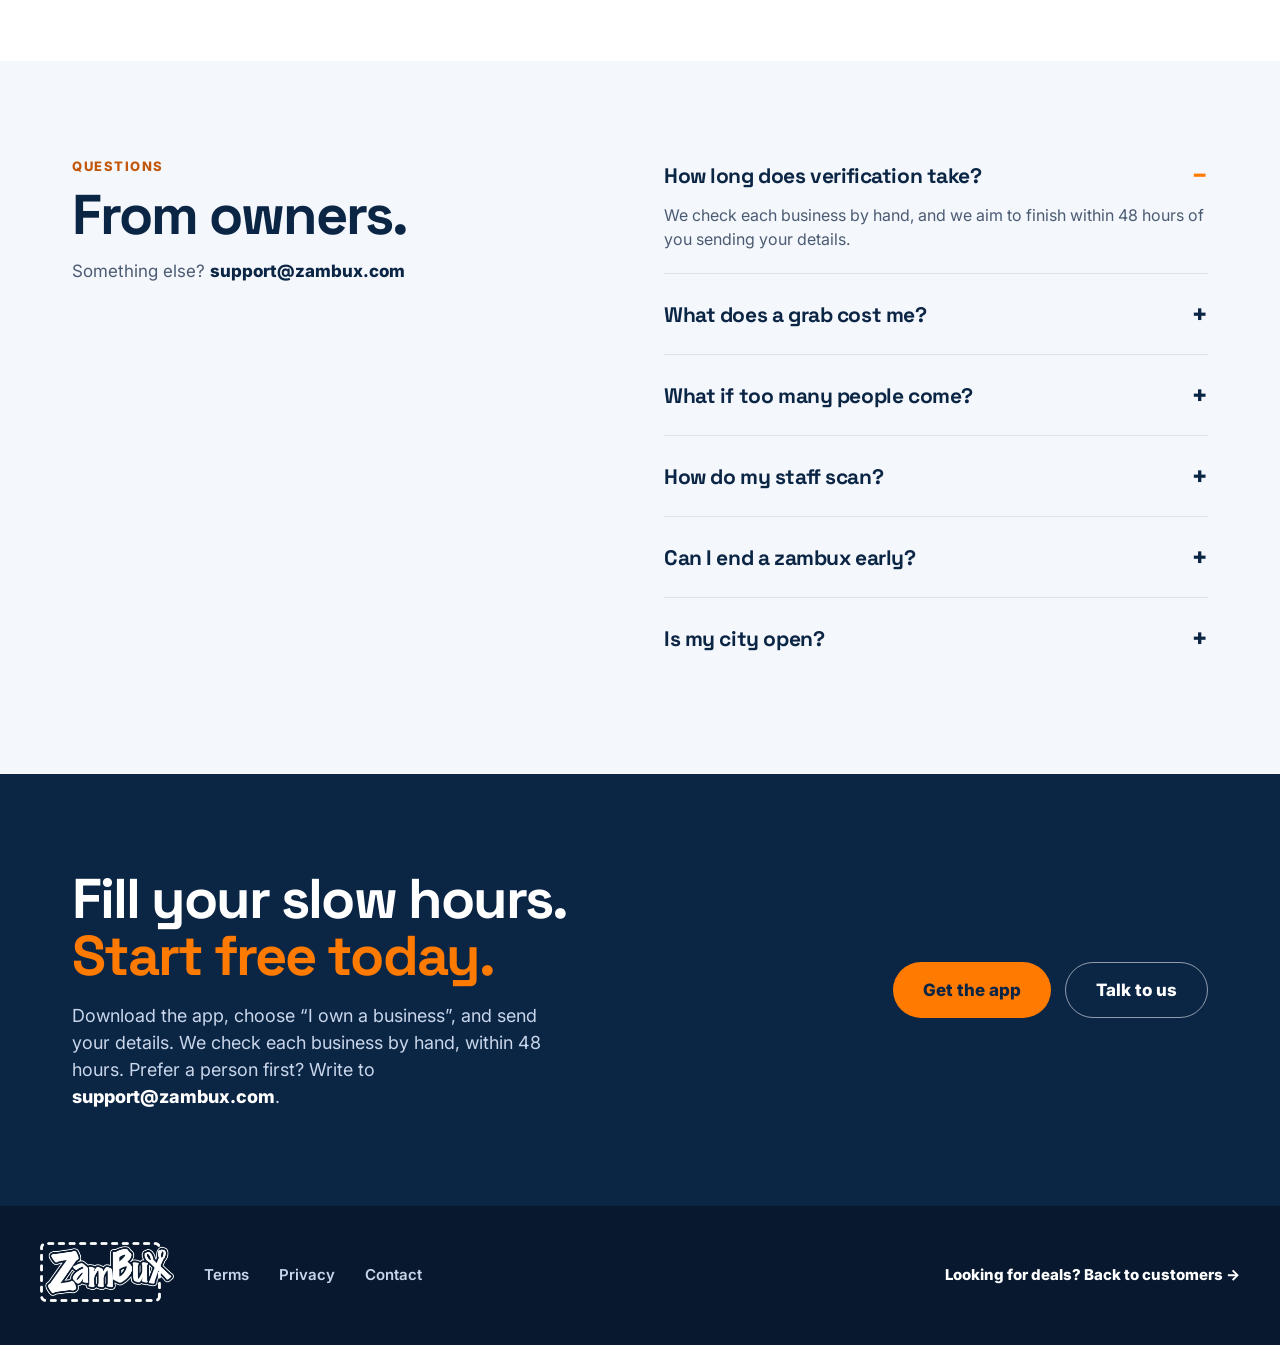
==== commit b3c12966: "Plans chart: click a plan to highlight its column Co-Authored-By: Claude Sonnet 5.5 <noreply@anthrop" ====
--- a/business/index.html
+++ b/business/index.html
@@ -33,6 +33,68 @@
 .plan .disp{font-size:28px;display:flex;align-items:center;gap:10px;flex-wrap:wrap}
 .plan p{color:var(--slate);margin:0;flex:1}
 .hero .lede.dark{color:var(--soft)}
+.cmp-wrap{overflow-x:auto;margin:0 -20px;padding:0 20px 8px}
+table.cmp{width:100%;min-width:720px;border-collapse:separate;border-spacing:0;table-layout:fixed}
+table.cmp th,table.cmp td{padding:16px 18px;text-align:center;border-bottom:1px solid var(--line);font-size:16px;vertical-align:middle}
+table.cmp th[scope=row]{text-align:left;font-weight:600;color:var(--ink);width:34%;position:sticky;left:0;background:#fff;z-index:1}
+table.cmp td{color:var(--navy);font-weight:700}
+table.cmp td small{display:block;font-weight:600;font-size:13px;color:var(--slate);margin-top:2px}
+table.cmp tr.grp th{background:var(--paper);text-align:left;font:800 12px Inter;letter-spacing:.12em;text-transform:uppercase;color:var(--orange-ink);padding:12px 18px;border-bottom:1px solid var(--line)}
+table.cmp thead th{vertical-align:bottom;border-bottom:0;padding:0 10px 18px}
+table.cmp thead th:first-child{position:sticky;left:0;background:#fff;z-index:2}
+.ph-card{border:1px solid var(--line);border-radius:22px 22px 0 0;padding:22px 14px 20px;display:flex;flex-direction:column;align-items:center;gap:6px;background:#fff;height:100%}
+.ph-card .cta{min-height:46px;display:flex;align-items:center;margin-top:4px}
+.ph-card .nm{font:700 26px 'Space Grotesk';color:var(--navy);letter-spacing:-.03em}
+.ph-card .px{font:700 40px 'Space Grotesk';color:var(--navy);letter-spacing:-.04em;line-height:1}
+.ph-card .px small{font:600 15px Inter;color:var(--slate);letter-spacing:0}
+.ph-card .for{font-size:14px;color:var(--slate);min-height:42px;max-width:14em}
+table.cmp th[scope=row] small{display:block;font-weight:500;font-size:13px;color:var(--slate);margin-top:2px}
+table.cmp tr.grp th{position:static}
+table.cmp tr.grp td{background:var(--paper);padding:0}
+.cmp [data-c]{cursor:pointer;-webkit-tap-highlight-color:transparent}
+table.cmp td,table.cmp thead th{transition:background .18s,box-shadow .18s}
+table.cmp tbody tr:not(.grp):hover th[scope=row]{color:var(--navy)}
+table.cmp td:hover{background:#F6F9FD}
+table.cmp td.on{background:#EAF1FB;box-shadow:inset 2px 0 0 var(--navy),inset -2px 0 0 var(--navy)}
+table.cmp tr.grp td.on{background:#DCE8F8}
+table.cmp tbody tr:last-child td.on{box-shadow:inset 2px 0 0 var(--navy),inset -2px 0 0 var(--navy),inset 0 -2px 0 var(--navy);border-radius:0 0 14px 14px}
+table.cmp td.on .yes{background:#fff}
+.ph-card{transition:transform .2s,background .2s,border-color .2s,box-shadow .2s;cursor:pointer}
+thead th:hover .ph-card{border-color:var(--navy)}
+thead th.on .ph-card{background:var(--navy);border-color:var(--navy);transform:translateY(-8px);box-shadow:0 16px 30px rgba(11,37,69,.25)}
+thead th.on .nm,thead th.on .px{color:#fff}
+thead th.on .px small,thead th.on .for{color:var(--soft)}
+thead th.on .ph-card .tag{background:var(--orange)!important;color:var(--navy)!important}
+.hint{margin:0 0 14px;color:var(--slate);font-weight:700;font-size:14px;display:flex;align-items:center;gap:8px}
+.hint::before{content:"";width:8px;height:8px;border-radius:99px;background:var(--orange)}
+.fit div{cursor:pointer;border-left-color:var(--line);padding:10px 16px;border-radius:0 14px 14px 0;transition:background .18s,border-color .18s}
+.fit div.on{background:var(--tint);border-left-color:var(--orange)}
+.pc{cursor:pointer;transition:border-color .18s,box-shadow .18s,background .18s}
+.pc.on{background:var(--navy);border-color:var(--navy);box-shadow:0 14px 30px rgba(11,37,69,.25)}
+.pc.on .nm,.pc.on .px{color:#fff}.pc.on .px small,.pc.on .for{color:var(--soft)}
+.pc.on ul{border-color:rgba(255,255,255,.22)}.pc.on li{color:#fff}.pc.on li svg{stroke:#4ADE80}
+.pc.on .tag{background:var(--orange)!important;color:var(--navy)!important}
+.yes{display:inline-flex;width:26px;height:26px;border-radius:99px;background:var(--green-tint);align-items:center;justify-content:center}
+.no{color:#9AA5B5;font-weight:600}
+.best{display:inline-block;background:var(--orange);color:var(--navy);font:800 11px Inter;letter-spacing:.08em;text-transform:uppercase;padding:4px 11px;border-radius:99px;margin-bottom:4px}
+.fit{display:grid;gap:18px;grid-template-columns:repeat(auto-fit,minmax(240px,1fr));margin-top:36px}
+.fit div{border-left:4px solid var(--orange);padding:4px 0 4px 16px}
+.fit b{display:block;font:700 20px 'Space Grotesk';color:var(--navy);letter-spacing:-.02em}
+.fit span{color:var(--slate);font-size:16px}
+
+.plan-cards{display:none;gap:18px}
+.pc{border:1px solid var(--line);border-radius:22px;padding:24px;display:flex;flex-direction:column;gap:6px;background:#fff}
+.pc .nm{font:700 26px 'Space Grotesk';color:var(--navy);letter-spacing:-.03em}
+.pc .px{font:700 40px 'Space Grotesk';color:var(--navy);letter-spacing:-.04em;line-height:1}
+.pc .px small{font:600 15px Inter;color:var(--slate);letter-spacing:0}
+.pc .for{color:var(--slate);font-size:15px}
+.pc .cta{margin:8px 0 6px;min-height:36px;display:flex;align-items:center}
+.pc ul{list-style:none;margin:0;padding:12px 0 0;border-top:1px solid var(--line);display:flex;flex-direction:column;gap:10px}
+.pc li{display:flex;gap:10px;align-items:flex-start;font-weight:600;color:var(--ink)}
+.pc li svg{flex:none;margin-top:3px}
+.pc .best{align-self:flex-start}
+@media (max-width:860px){.cmp-wrap{display:none}.plan-cards{display:flex;flex-direction:column}}
+
 </style>
 </head>
 <body>
@@ -118,13 +180,42 @@
 
 <section id="plans" class="pad">
   <div class="w">
-    <h2 class="big" style="max-width:14em;margin-bottom:40px">Start free. Grow when you&rsquo;re ready.</h2>
-    <div class="b-grid" style="grid-template-columns:repeat(auto-fit,minmax(260px,1fr))">
-      <div class="plan on"><div class="disp">Free</div><p>2 zambux a month. 1 live at a time. Results and coaching.</p><a class="btn pri sm" href="/get-the-app/" style="align-self:flex-start">Start free</a></div>
-      <div class="plan"><div class="disp">Starter <span class="tag" style="background:var(--tint);color:var(--navy)">Coming soon</span></div><p>10 zambux a month. 2 live at a time.</p></div>
-      <div class="plan"><div class="disp">Pro <span class="tag" style="background:var(--tint);color:var(--navy)">Coming soon</span></div><p>Unlimited zambux. Scheduling. Listed first in Discover.</p></div>
-    </div>
-    <p style="margin:20px 0 0;color:var(--slate);font-size:14px">Paid plans aren&rsquo;t on sale yet. Prices will appear here when they are.</p>
+    <div style="max-width:34em;margin-bottom:40px"><div class="eyebrow">Plans</div><h2 class="big" style="margin-top:10px">Start free. Grow when you&rsquo;re ready.</h2><p style="color:var(--slate);font-size:18px;margin:14px 0 0">Every plan has the same promise to customers: half off or better, a few hours at most. The plans only change how much you can post, and how easily you&rsquo;re found.</p></div>
+    <p class="hint" aria-hidden="true">Tap a plan to compare</p>
+    <div class="cmp-wrap">
+    <table class="cmp">
+      <caption class="sr" style="position:absolute;left:-9999px">Compare Zambux plans</caption>
+      <colgroup><col style="width:34%"><col style="width:22%"><col style="width:22%"><col style="width:22%"></colgroup>
+      <thead><tr>
+        <th scope="col"><span class="sr" style="position:absolute;left:-9999px">Feature</span></th>
+        <th scope="col"><div class="ph-card"><span class="best" style="visibility:hidden" aria-hidden="true">.</span><div class="nm">Free</div><div class="px">$0</div><div class="for">Start here. Post your first zambux today.</div><div class="cta"><a class="btn pri sm" href="/get-the-app/">Start free</a></div></div></th>
+        <th scope="col"><div class="ph-card"><span class="best" style="visibility:hidden" aria-hidden="true">.</span><div class="nm">Starter</div><div class="px">$49<small> / month</small></div><div class="for">For businesses that run deals often.</div><div class="cta"><span class="tag" style="background:var(--tint);color:var(--navy)">Coming soon</span></div></div></th>
+        <th scope="col"><div class="ph-card"><span class="best">Best for busy places</span><div class="nm">Pro</div><div class="px">$99<small> / month</small></div><div class="for">For busy businesses that want to stand out.</div><div class="cta"><span class="tag" style="background:var(--orange);color:var(--navy)">Coming soon</span></div></div></th>
+      </tr></thead>
+      <tbody>
+<tr class="grp"><th scope="rowgroup">Posting</th><td></td><td></td><td></td></tr>
+<tr><th scope="row">Zambux per month<small>How many deals you can post</small></th><td>2</td><td>10</td><td>Unlimited</td></tr>
+<tr><th scope="row">Live at the same time<small>Deals running at once</small></th><td>1</td><td>2</td><td>2</td></tr>
+<tr><th scope="row">Schedule ahead of time<small>Set up deals days early</small></th><td><span class="no" aria-label="Not included">&mdash;</span></td><td><span class="no" aria-label="Not included">&mdash;</span></td><td><span class="yes" aria-label="Included"><svg width="14" height="14" viewBox="0 0 24 24" fill="none" stroke="#15803D" stroke-width="3.4" stroke-linecap="round" stroke-linejoin="round" aria-hidden="true"><path d="M5 12l5 5 9-10"/></svg></span></td></tr>
+<tr class="grp"><th scope="rowgroup">Getting found</th><td></td><td></td><td></td></tr>
+<tr><th scope="row">Customers grab, your staff scan<small>No coupons, no paper</small></th><td><span class="yes" aria-label="Included"><svg width="14" height="14" viewBox="0 0 24 24" fill="none" stroke="#15803D" stroke-width="3.4" stroke-linecap="round" stroke-linejoin="round" aria-hidden="true"><path d="M5 12l5 5 9-10"/></svg></span></td><td><span class="yes" aria-label="Included"><svg width="14" height="14" viewBox="0 0 24 24" fill="none" stroke="#15803D" stroke-width="3.4" stroke-linecap="round" stroke-linejoin="round" aria-hidden="true"><path d="M5 12l5 5 9-10"/></svg></span></td><td><span class="yes" aria-label="Included"><svg width="14" height="14" viewBox="0 0 24 24" fill="none" stroke="#15803D" stroke-width="3.4" stroke-linecap="round" stroke-linejoin="round" aria-hidden="true"><path d="M5 12l5 5 9-10"/></svg></span></td></tr>
+<tr><th scope="row">Photos and fine print<small>Make every deal look good</small></th><td><span class="yes" aria-label="Included"><svg width="14" height="14" viewBox="0 0 24 24" fill="none" stroke="#15803D" stroke-width="3.4" stroke-linecap="round" stroke-linejoin="round" aria-hidden="true"><path d="M5 12l5 5 9-10"/></svg></span></td><td><span class="yes" aria-label="Included"><svg width="14" height="14" viewBox="0 0 24 24" fill="none" stroke="#15803D" stroke-width="3.4" stroke-linecap="round" stroke-linejoin="round" aria-hidden="true"><path d="M5 12l5 5 9-10"/></svg></span></td><td><span class="yes" aria-label="Included"><svg width="14" height="14" viewBox="0 0 24 24" fill="none" stroke="#15803D" stroke-width="3.4" stroke-linecap="round" stroke-linejoin="round" aria-hidden="true"><path d="M5 12l5 5 9-10"/></svg></span></td></tr>
+<tr><th scope="row">Listed first in Discover</th><td><span class="no" aria-label="Not included">&mdash;</span></td><td><span class="no" aria-label="Not included">&mdash;</span></td><td><span class="yes" aria-label="Included"><svg width="14" height="14" viewBox="0 0 24 24" fill="none" stroke="#15803D" stroke-width="3.4" stroke-linecap="round" stroke-linejoin="round" aria-hidden="true"><path d="M5 12l5 5 9-10"/></svg></span></td></tr>
+<tr class="grp"><th scope="rowgroup">Know what works</th><td></td><td></td><td></td></tr>
+<tr><th scope="row">Results: grabs, show-ups, busiest times<small>See what works</small></th><td><span class="yes" aria-label="Included"><svg width="14" height="14" viewBox="0 0 24 24" fill="none" stroke="#15803D" stroke-width="3.4" stroke-linecap="round" stroke-linejoin="round" aria-hidden="true"><path d="M5 12l5 5 9-10"/></svg></span></td><td><span class="yes" aria-label="Included"><svg width="14" height="14" viewBox="0 0 24 24" fill="none" stroke="#15803D" stroke-width="3.4" stroke-linecap="round" stroke-linejoin="round" aria-hidden="true"><path d="M5 12l5 5 9-10"/></svg></span></td><td><span class="yes" aria-label="Included"><svg width="14" height="14" viewBox="0 0 24 24" fill="none" stroke="#15803D" stroke-width="3.4" stroke-linecap="round" stroke-linejoin="round" aria-hidden="true"><path d="M5 12l5 5 9-10"/></svg></span></td></tr>
+<tr><th scope="row">Tips to get more people to show up<small>Built from your own numbers</small></th><td><span class="yes" aria-label="Included"><svg width="14" height="14" viewBox="0 0 24 24" fill="none" stroke="#15803D" stroke-width="3.4" stroke-linecap="round" stroke-linejoin="round" aria-hidden="true"><path d="M5 12l5 5 9-10"/></svg></span></td><td><span class="yes" aria-label="Included"><svg width="14" height="14" viewBox="0 0 24 24" fill="none" stroke="#15803D" stroke-width="3.4" stroke-linecap="round" stroke-linejoin="round" aria-hidden="true"><path d="M5 12l5 5 9-10"/></svg></span></td><td><span class="yes" aria-label="Included"><svg width="14" height="14" viewBox="0 0 24 24" fill="none" stroke="#15803D" stroke-width="3.4" stroke-linecap="round" stroke-linejoin="round" aria-hidden="true"><path d="M5 12l5 5 9-10"/></svg></span></td></tr>
+<tr class="grp"><th scope="rowgroup">Your team</th><td></td><td></td><td></td></tr>
+<tr><th scope="row">Staff accounts for scanning<small>Your team scans, you stay in charge</small></th><td><span class="yes" aria-label="Included"><svg width="14" height="14" viewBox="0 0 24 24" fill="none" stroke="#15803D" stroke-width="3.4" stroke-linecap="round" stroke-linejoin="round" aria-hidden="true"><path d="M5 12l5 5 9-10"/></svg></span></td><td><span class="yes" aria-label="Included"><svg width="14" height="14" viewBox="0 0 24 24" fill="none" stroke="#15803D" stroke-width="3.4" stroke-linecap="round" stroke-linejoin="round" aria-hidden="true"><path d="M5 12l5 5 9-10"/></svg></span></td><td><span class="yes" aria-label="Included"><svg width="14" height="14" viewBox="0 0 24 24" fill="none" stroke="#15803D" stroke-width="3.4" stroke-linecap="round" stroke-linejoin="round" aria-hidden="true"><path d="M5 12l5 5 9-10"/></svg></span></td></tr>
+      </tbody>
+    </table>
+    </div>
+    <div class="plan-cards"><div class="pc" data-c="1"><div class="nm">Free</div><div class="px">$0</div><div class="for">Start here. Post your first zambux today.</div><div class="cta"><a class="btn pri sm" href="/get-the-app/">Start free</a></div><ul><li><svg width="16" height="16" viewBox="0 0 24 24" fill="none" stroke="#15803D" stroke-width="3.2" stroke-linecap="round" stroke-linejoin="round" aria-hidden="true"><path d="M5 12l5 5 9-10"/></svg><span>2 zambux a month</span></li><li><svg width="16" height="16" viewBox="0 0 24 24" fill="none" stroke="#15803D" stroke-width="3.2" stroke-linecap="round" stroke-linejoin="round" aria-hidden="true"><path d="M5 12l5 5 9-10"/></svg><span>1 live at a time</span></li><li><svg width="16" height="16" viewBox="0 0 24 24" fill="none" stroke="#15803D" stroke-width="3.2" stroke-linecap="round" stroke-linejoin="round" aria-hidden="true"><path d="M5 12l5 5 9-10"/></svg><span>Customers grab, your staff scan</span></li><li><svg width="16" height="16" viewBox="0 0 24 24" fill="none" stroke="#15803D" stroke-width="3.2" stroke-linecap="round" stroke-linejoin="round" aria-hidden="true"><path d="M5 12l5 5 9-10"/></svg><span>Photos and fine print</span></li><li><svg width="16" height="16" viewBox="0 0 24 24" fill="none" stroke="#15803D" stroke-width="3.2" stroke-linecap="round" stroke-linejoin="round" aria-hidden="true"><path d="M5 12l5 5 9-10"/></svg><span>Results: grabs, show-ups, busiest times</span></li><li><svg width="16" height="16" viewBox="0 0 24 24" fill="none" stroke="#15803D" stroke-width="3.2" stroke-linecap="round" stroke-linejoin="round" aria-hidden="true"><path d="M5 12l5 5 9-10"/></svg><span>Tips to get more people to show up</span></li><li><svg width="16" height="16" viewBox="0 0 24 24" fill="none" stroke="#15803D" stroke-width="3.2" stroke-linecap="round" stroke-linejoin="round" aria-hidden="true"><path d="M5 12l5 5 9-10"/></svg><span>Staff accounts for scanning</span></li></ul></div><div class="pc" data-c="2"><div class="nm">Starter</div><div class="px">$49<small> / month</small></div><div class="for">For businesses that run deals often.</div><div class="cta"><span class="tag" style="background:var(--tint);color:var(--navy)">Coming soon</span></div><ul><li><svg width="16" height="16" viewBox="0 0 24 24" fill="none" stroke="#15803D" stroke-width="3.2" stroke-linecap="round" stroke-linejoin="round" aria-hidden="true"><path d="M5 12l5 5 9-10"/></svg><span>Everything in Free</span></li><li><svg width="16" height="16" viewBox="0 0 24 24" fill="none" stroke="#15803D" stroke-width="3.2" stroke-linecap="round" stroke-linejoin="round" aria-hidden="true"><path d="M5 12l5 5 9-10"/></svg><span>10 zambux a month</span></li><li><svg width="16" height="16" viewBox="0 0 24 24" fill="none" stroke="#15803D" stroke-width="3.2" stroke-linecap="round" stroke-linejoin="round" aria-hidden="true"><path d="M5 12l5 5 9-10"/></svg><span>2 live at the same time</span></li></ul></div><div class="pc" data-c="3"><span class="best">Best for busy places</span><div class="nm">Pro</div><div class="px">$99<small> / month</small></div><div class="for">For busy businesses that want to stand out.</div><div class="cta"><span class="tag" style="background:var(--orange);color:var(--navy)">Coming soon</span></div><ul><li><svg width="16" height="16" viewBox="0 0 24 24" fill="none" stroke="#15803D" stroke-width="3.2" stroke-linecap="round" stroke-linejoin="round" aria-hidden="true"><path d="M5 12l5 5 9-10"/></svg><span>Everything in Starter</span></li><li><svg width="16" height="16" viewBox="0 0 24 24" fill="none" stroke="#15803D" stroke-width="3.2" stroke-linecap="round" stroke-linejoin="round" aria-hidden="true"><path d="M5 12l5 5 9-10"/></svg><span>Unlimited zambux a month</span></li><li><svg width="16" height="16" viewBox="0 0 24 24" fill="none" stroke="#15803D" stroke-width="3.2" stroke-linecap="round" stroke-linejoin="round" aria-hidden="true"><path d="M5 12l5 5 9-10"/></svg><span>2 live at the same time</span></li><li><svg width="16" height="16" viewBox="0 0 24 24" fill="none" stroke="#15803D" stroke-width="3.2" stroke-linecap="round" stroke-linejoin="round" aria-hidden="true"><path d="M5 12l5 5 9-10"/></svg><span>Schedule ahead of time</span></li><li><svg width="16" height="16" viewBox="0 0 24 24" fill="none" stroke="#15803D" stroke-width="3.2" stroke-linecap="round" stroke-linejoin="round" aria-hidden="true"><path d="M5 12l5 5 9-10"/></svg><span>Listed first in Discover</span></li></ul></div></div>
+    <div class="fit">
+      <div data-c="1"><b>Free</b><span>Try it with no risk. Two zambux a month is enough to see who shows up.</span></div>
+      <div data-c="2"><b>Starter</b><span>When a few deals a week work for you. Two can run at once, so lunch and happy hour don&rsquo;t compete.</span></div>
+      <div data-c="3"><b>Pro</b><span>Post as often as you like, plan the week ahead, and show up first when customers browse.</span></div>
+    </div>
+    <p style="margin:26px 0 0;color:var(--slate);font-size:14px">Starter and Pro aren&rsquo;t on sale yet. Start free in the app now; when paid plans open, you can upgrade there. Prices are per month.</p>
   </div>
 </section>
 
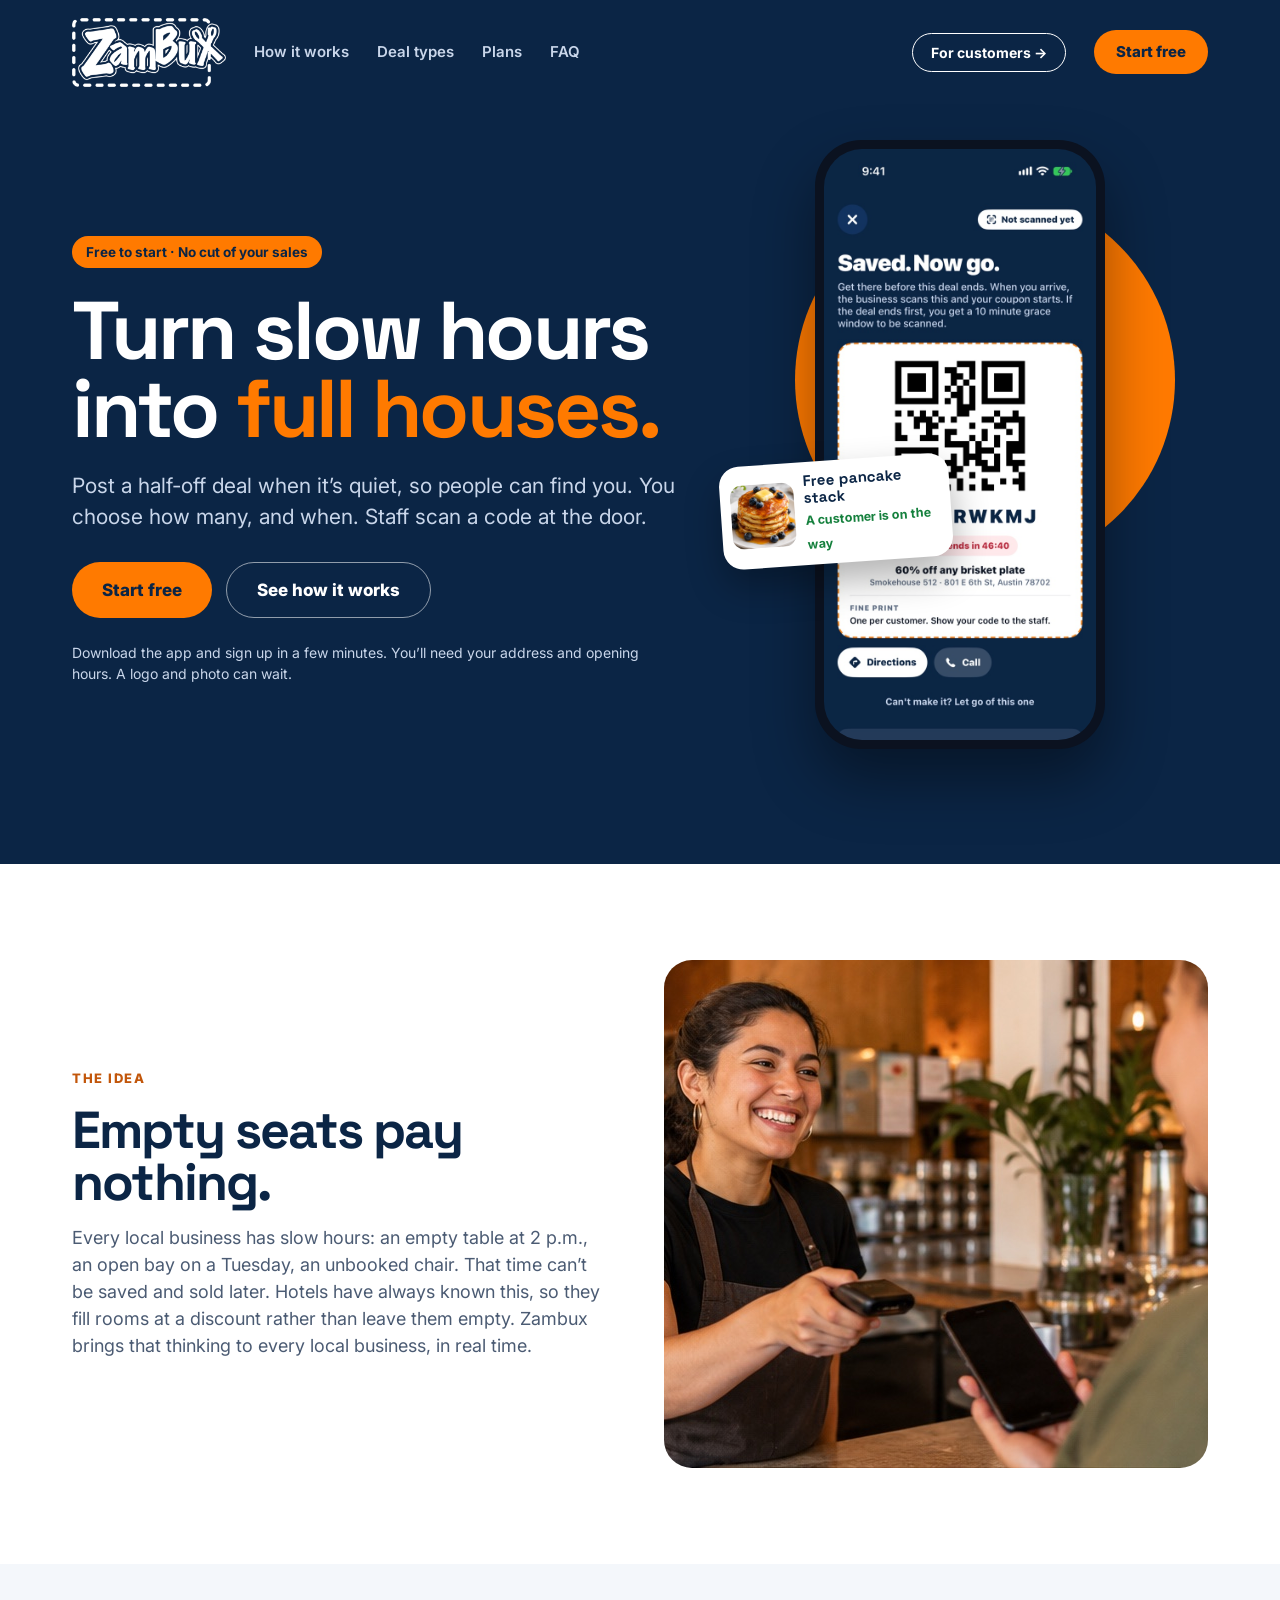
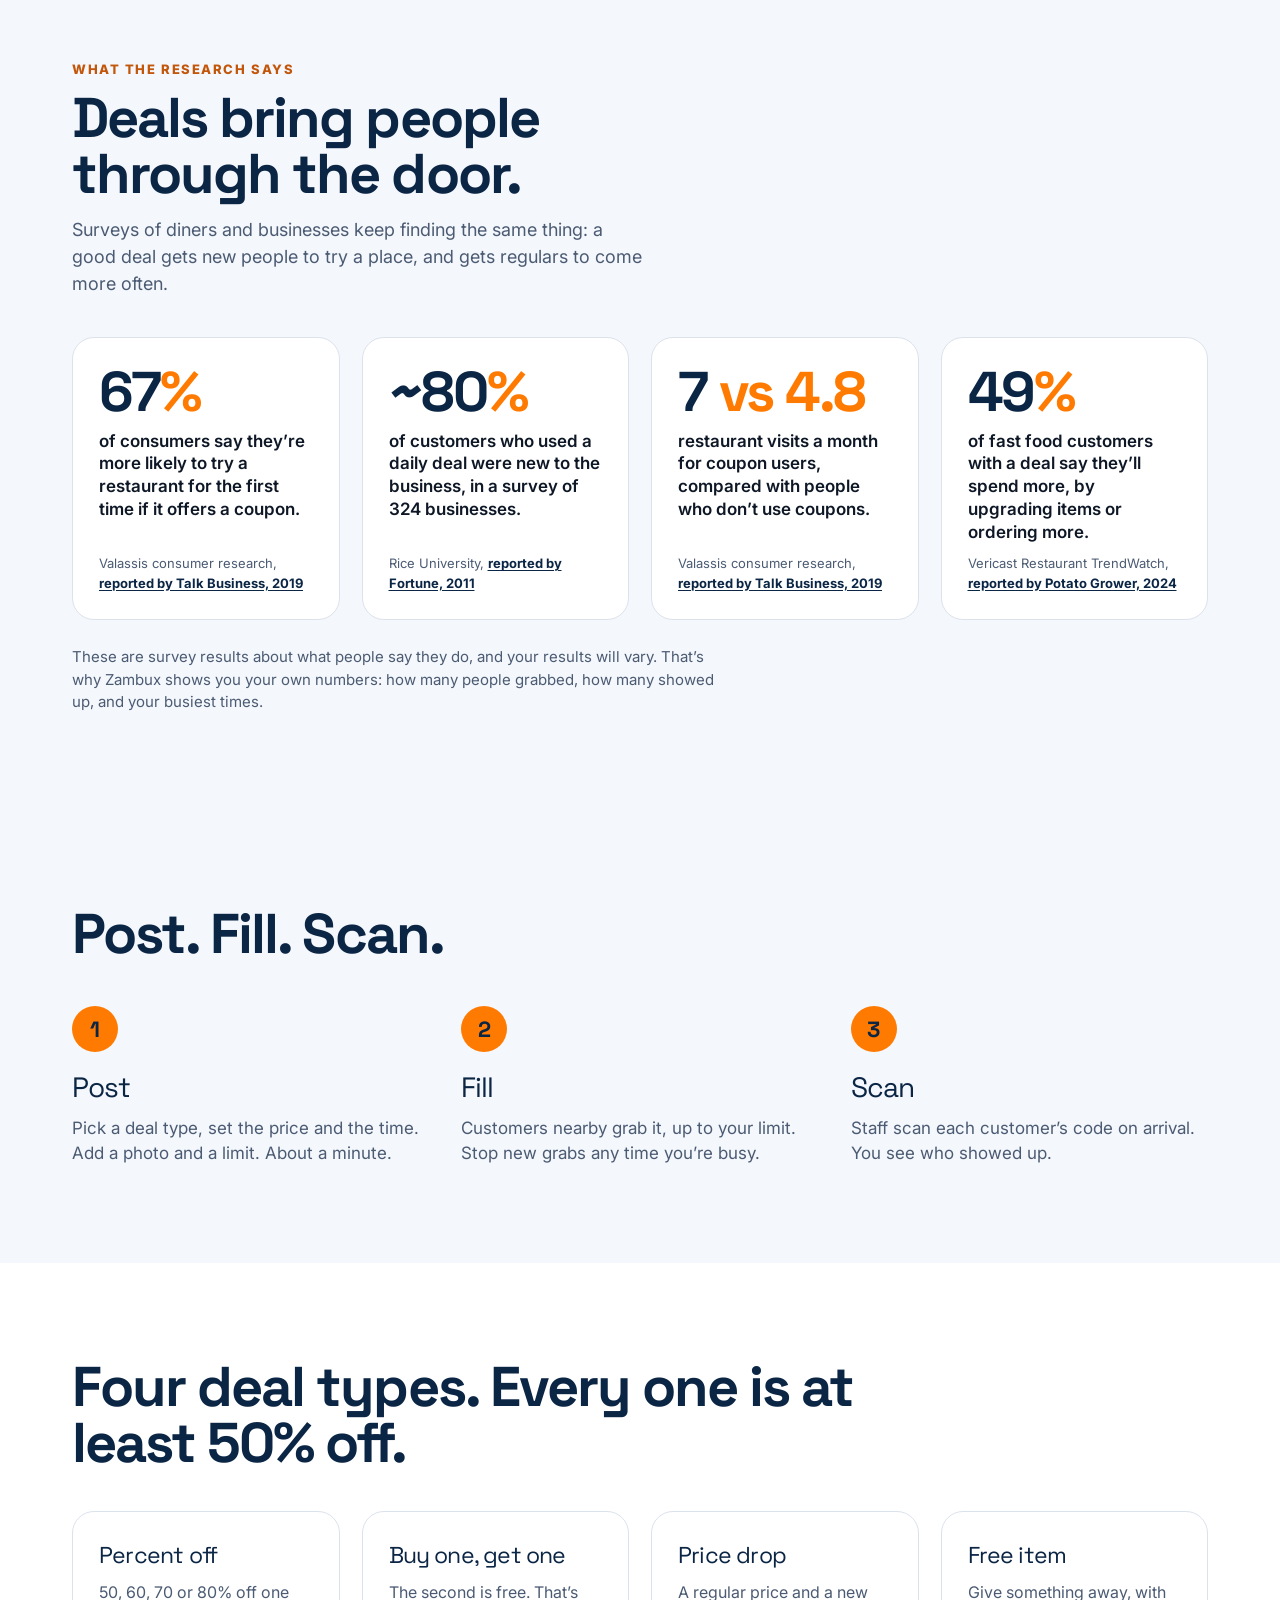
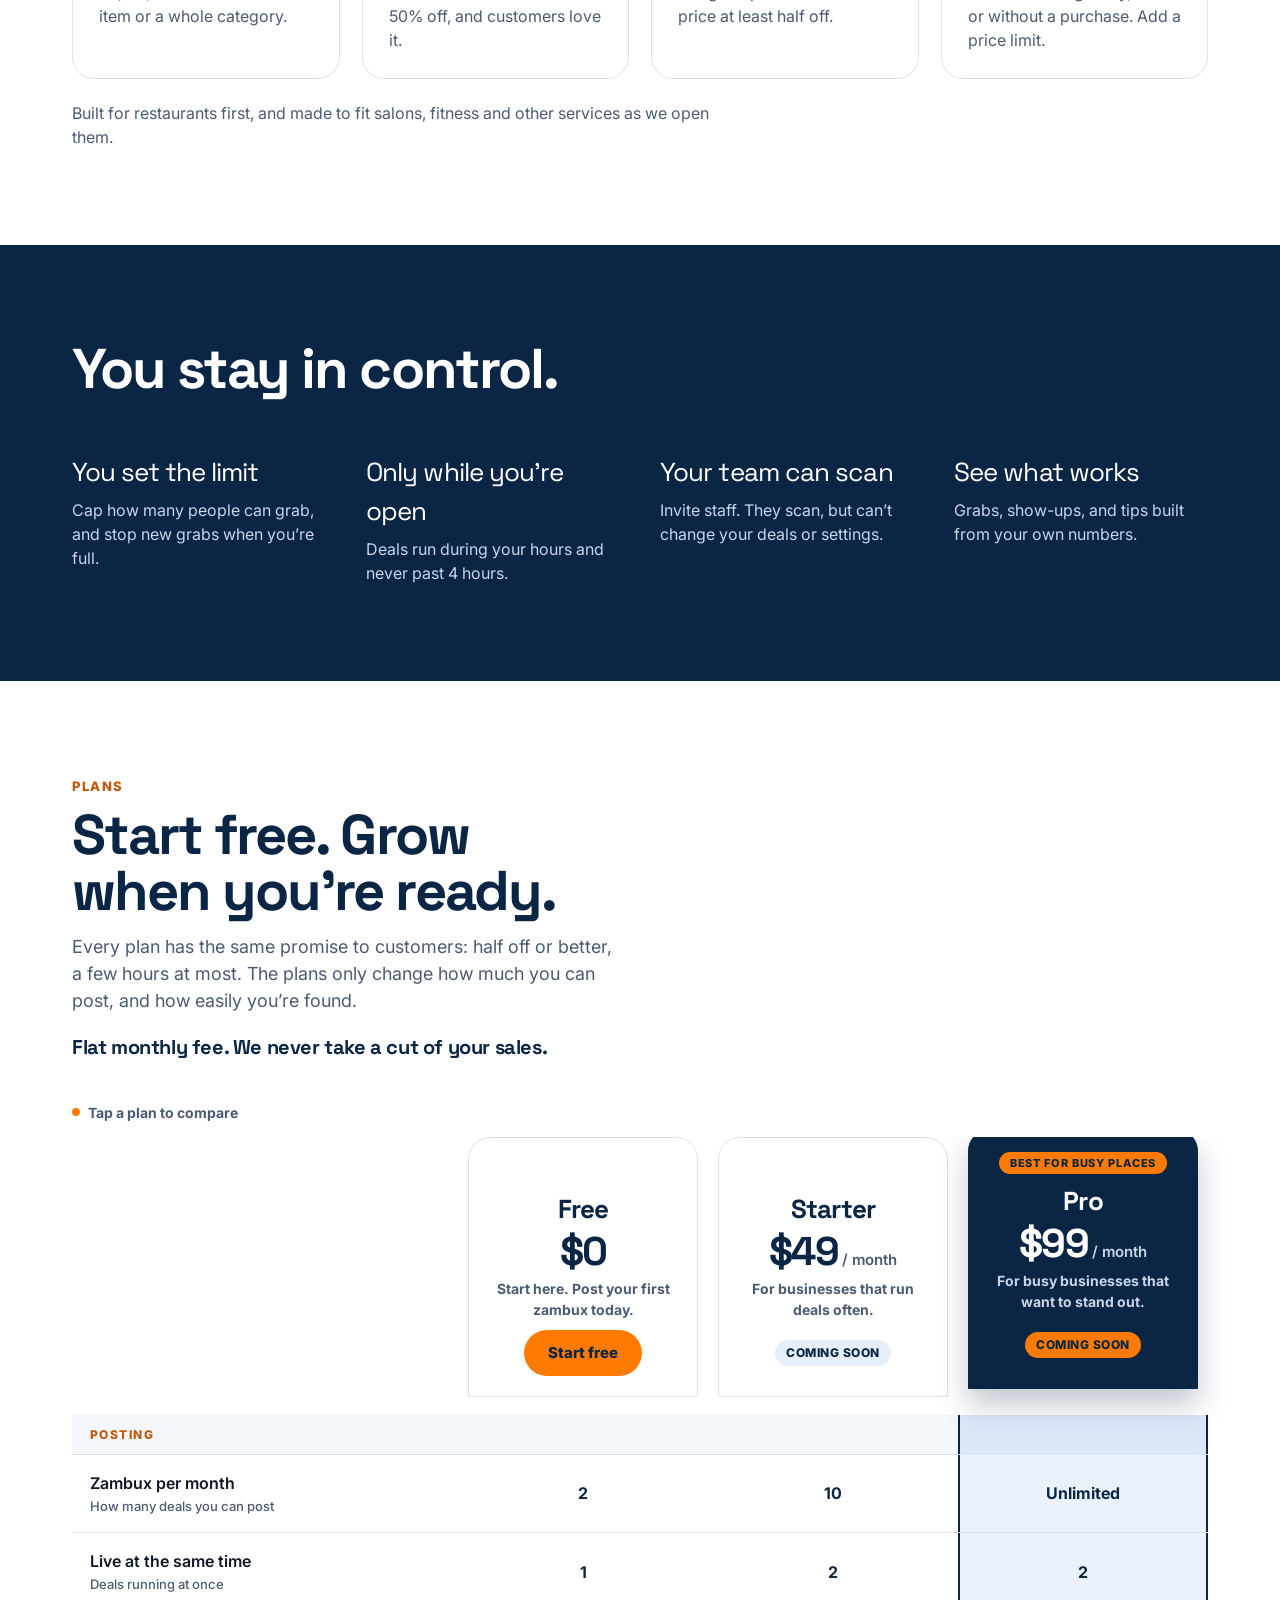
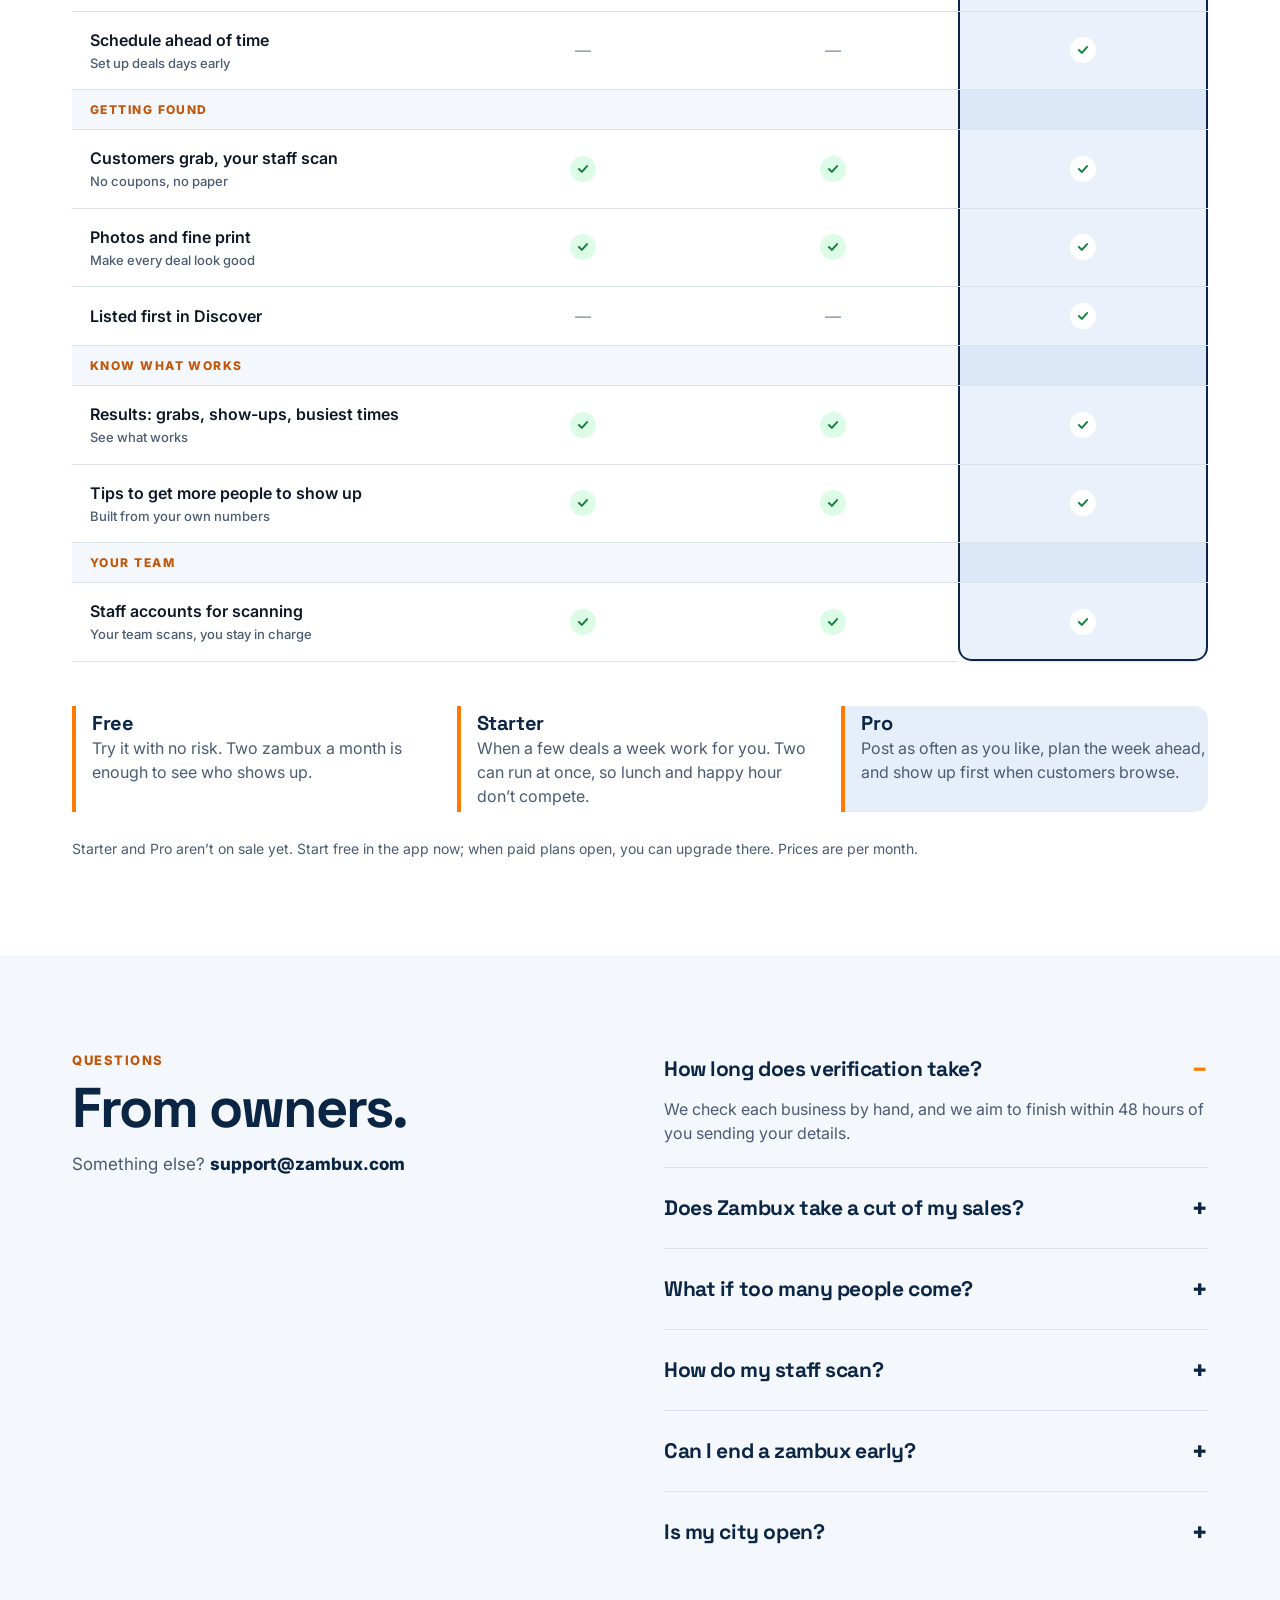
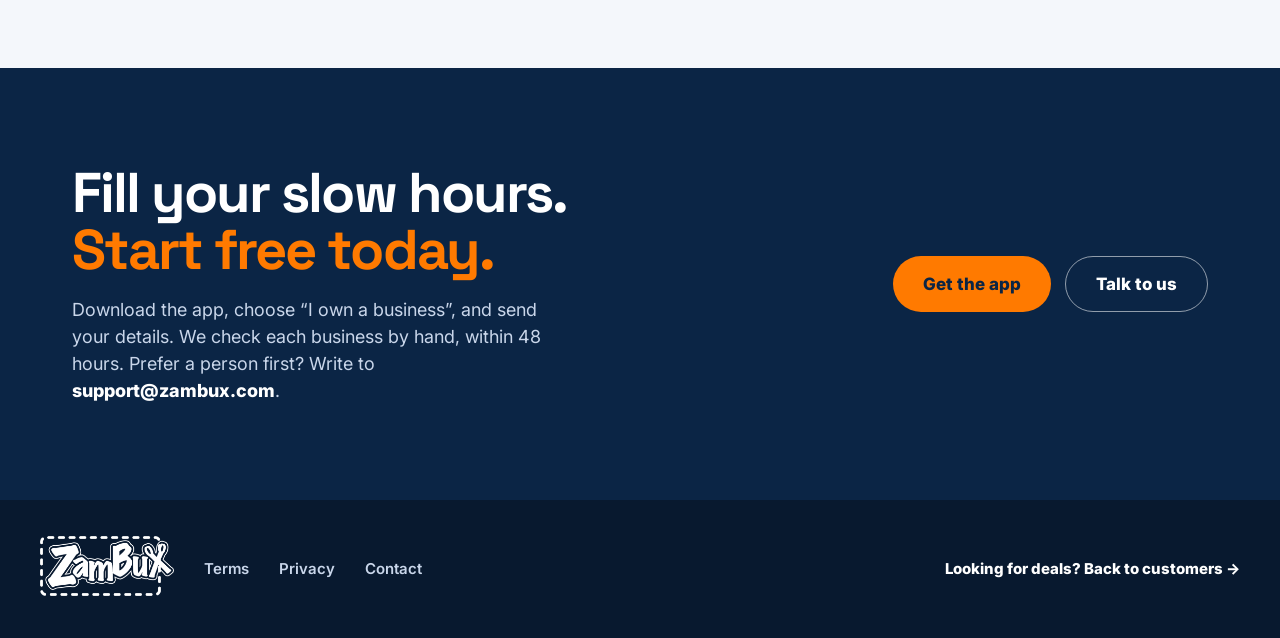
==== commit 5b8676d0: "Business page: no cut of your sales Co-Authored-By: Claude Sonnet 5.5 <noreply@anthropic.com>" ====
--- a/business/index.html
+++ b/business/index.html
@@ -4,11 +4,11 @@
 <meta charset="utf-8">
 <meta name="viewport" content="width=device-width, initial-scale=1">
 <title>Zambux for business: turn slow hours into full houses</title>
-<meta name="description" content="Post a half-off deal when it's quiet so people can find you. You choose how many, and when. Free to start in Austin.">
+<meta name="description" content="Post a half-off deal when it's quiet so people can find you. You choose how many, and when. Free to start in Austin, and we never take a cut of your sales.">
 <meta name="robots" content="noindex"> <!-- TEMPORARY: remove at launch -->
 <link rel="canonical" href="https://www.zambux.com/business/">
 <meta property="og:title" content="Zambux for business: turn slow hours into full houses">
-<meta property="og:description" content="Post a half-off deal when it's quiet. Staff scan a code at the door. Free to start in Austin.">
+<meta property="og:description" content="Post a half-off deal when it's quiet. Staff scan a code at the door. Free to start, and no cut of your sales.">
 <meta property="og:type" content="website">
 <meta property="og:image" content="https://www.zambux.com/assets/img/life-counter-scan.jpg">
 <meta name="theme-color" content="#0B2545">
@@ -33,6 +33,14 @@
 .plan .disp{font-size:28px;display:flex;align-items:center;gap:10px;flex-wrap:wrap}
 .plan p{color:var(--slate);margin:0;flex:1}
 .hero .lede.dark{color:var(--soft)}
+.pf-grid{display:grid;gap:22px;grid-template-columns:repeat(auto-fit,minmax(240px,1fr))}
+.pf{background:#fff;border:1px solid var(--line);border-radius:22px;padding:26px;display:flex;flex-direction:column;gap:10px}
+.pf .big-n{font:700 56px 'Space Grotesk';color:var(--navy);letter-spacing:-.04em;line-height:1}
+.pf .big-n em{font-style:normal;color:var(--orange)}
+.pf p{margin:0;color:var(--ink);font-size:17px;font-weight:600;line-height:1.35}
+.pf small{margin-top:auto;color:var(--slate);font-size:13px}
+.pf small a{color:var(--navy);font-weight:700;text-decoration:underline;text-underline-offset:2px}
+
 .cmp-wrap{overflow-x:auto;margin:0 -20px;padding:0 20px 8px}
 table.cmp{width:100%;min-width:720px;border-collapse:separate;border-spacing:0;table-layout:fixed}
 table.cmp th,table.cmp td{padding:16px 18px;text-align:center;border-bottom:1px solid var(--line);font-size:16px;vertical-align:middle}
@@ -112,7 +120,7 @@
     </nav>
     <div class="hero-grid" id="main">
       <div class="hero-copy">
-        <span class="chip" style="align-self:flex-start;background:#FF7A00;color:#0B2545">Free to start &middot; Austin, TX</span>
+        <span class="chip" style="align-self:flex-start;background:#FF7A00;color:#0B2545">Free to start &middot; No cut of your sales</span>
         <h1 style="font-size:clamp(44px,6.4vw,84px)">Turn slow hours<br>into <em>full houses.</em></h1>
         <p class="lede" style="margin:0">Post a half-off deal when it&rsquo;s quiet, so people can find you. You choose how many, and when. Staff scan a code at the door.</p>
         <div class="actions"><a class="btn pri" href="/get-the-app/">Start free</a><a class="btn ghost" href="#how">See how it works</a></div>
@@ -142,6 +150,19 @@
   </div></div>
 </section>
 
+<section id="proof" class="bg-paper pad">
+  <div class="w">
+    <div style="max-width:36em;margin-bottom:40px"><div class="eyebrow">What the research says</div><h2 class="big" style="margin-top:10px">Deals bring people through the door.</h2><p style="color:var(--slate);font-size:18px;margin:14px 0 0">Surveys of diners and businesses keep finding the same thing: a good deal gets new people to try a place, and gets regulars to come more often.</p></div>
+    <div class="pf-grid">
+      <div class="pf"><div class="big-n">67<em>%</em></div><p>of consumers say they&rsquo;re more likely to try a restaurant for the first time if it offers a coupon.</p><small>Valassis consumer research, <a href="https://talkbusiness.net/2019/11/coupon-usage-drives-traffic-higher-restaurant-sales/" target="_blank" rel="noopener">reported by Talk Business, 2019</a></small></div>
+      <div class="pf"><div class="big-n">~80<em>%</em></div><p>of customers who used a daily deal were new to the business, in a survey of 324 businesses.</p><small>Rice University, <a href="https://fortune.com/2011/06/16/study-offers-grim-news-on-deal-sites-like-groupon/" target="_blank" rel="noopener">reported by Fortune, 2011</a></small></div>
+      <div class="pf"><div class="big-n">7<em> vs 4.8</em></div><p>restaurant visits a month for coupon users, compared with people who don&rsquo;t use coupons.</p><small>Valassis consumer research, <a href="https://talkbusiness.net/2019/11/coupon-usage-drives-traffic-higher-restaurant-sales/" target="_blank" rel="noopener">reported by Talk Business, 2019</a></small></div>
+      <div class="pf"><div class="big-n">49<em>%</em></div><p>of fast food customers with a deal say they&rsquo;ll spend more, by upgrading items or ordering more.</p><small>Vericast Restaurant TrendWatch, <a href="https://potatogrower.com/2024/05/restaurant-trend-report-finds-consumers" target="_blank" rel="noopener">reported by Potato Grower, 2024</a></small></div>
+    </div>
+    <p style="margin:26px 0 0;color:var(--slate);font-size:15px;max-width:44em">These are survey results about what people say they do, and your results will vary. That&rsquo;s why Zambux shows you your own numbers: how many people grabbed, how many showed up, and your busiest times.</p>
+  </div>
+</section>
+
 <section id="how" class="bg-paper pad">
   <div class="w">
     <h2 class="big" style="margin-bottom:44px">Post. Fill. Scan.</h2>
@@ -180,7 +201,8 @@
 
 <section id="plans" class="pad">
   <div class="w">
-    <div style="max-width:34em;margin-bottom:40px"><div class="eyebrow">Plans</div><h2 class="big" style="margin-top:10px">Start free. Grow when you&rsquo;re ready.</h2><p style="color:var(--slate);font-size:18px;margin:14px 0 0">Every plan has the same promise to customers: half off or better, a few hours at most. The plans only change how much you can post, and how easily you&rsquo;re found.</p></div>
+    <div style="max-width:34em;margin-bottom:40px"><div class="eyebrow">Plans</div><h2 class="big" style="margin-top:10px">Start free. Grow when you&rsquo;re ready.</h2><p style="color:var(--slate);font-size:18px;margin:14px 0 0">Every plan has the same promise to customers: half off or better, a few hours at most. The plans only change how much you can post, and how easily you&rsquo;re found.</p>
+      <p style="color:var(--navy);font-size:20px;font-weight:700;margin:18px 0 0;font-family:'Space Grotesk',Inter,sans-serif;letter-spacing:-.02em">Flat monthly fee. We never take a cut of your sales.</p></div>
     <p class="hint" aria-hidden="true">Tap a plan to compare</p>
     <div class="cmp-wrap">
     <table class="cmp">
@@ -224,7 +246,7 @@
     <div><div class="eyebrow">Questions</div><h2 class="big" style="margin-top:10px">From owners.</h2><p style="color:var(--slate);font-size:17px;margin:16px 0 0;max-width:20em">Something else? <a href="mailto:support@zambux.com" style="color:var(--navy);font-weight:800">support@zambux.com</a></p></div>
     <div>
       <details class="q" open><summary>How long does verification take?</summary><p>We check each business by hand, and we aim to finish within 48 hours of you sending your details.</p></details>
-      <details class="q"><summary>What does a grab cost me?</summary><p>Nothing to list or to be grabbed. You give the discount you chose, only to customers who show up and scan.</p></details>
+      <details class="q"><summary>Does Zambux take a cut of my sales?</summary><p>No. Customers grab for free and pay you directly at your counter, at the price you set. We never take a share of your sales and charge no fee per redemption. Your only cost is your monthly plan, and the Free plan costs nothing.</p></details>
       <details class="q"><summary>What if too many people come?</summary><p>You set a limit on every deal, and you can stop new grabs any time. Deals also end by themselves, within 4 hours.</p></details>
       <details class="q"><summary>How do my staff scan?</summary><p>Staff sign in to the app, open the scanner, and scan each customer&rsquo;s code. Staff can scan but can&rsquo;t change your deals or settings.</p></details>
       <details class="q"><summary>Can I end a zambux early?</summary><p>Yes. Stop new grabs, or close the deal, from the app any time.</p></details>
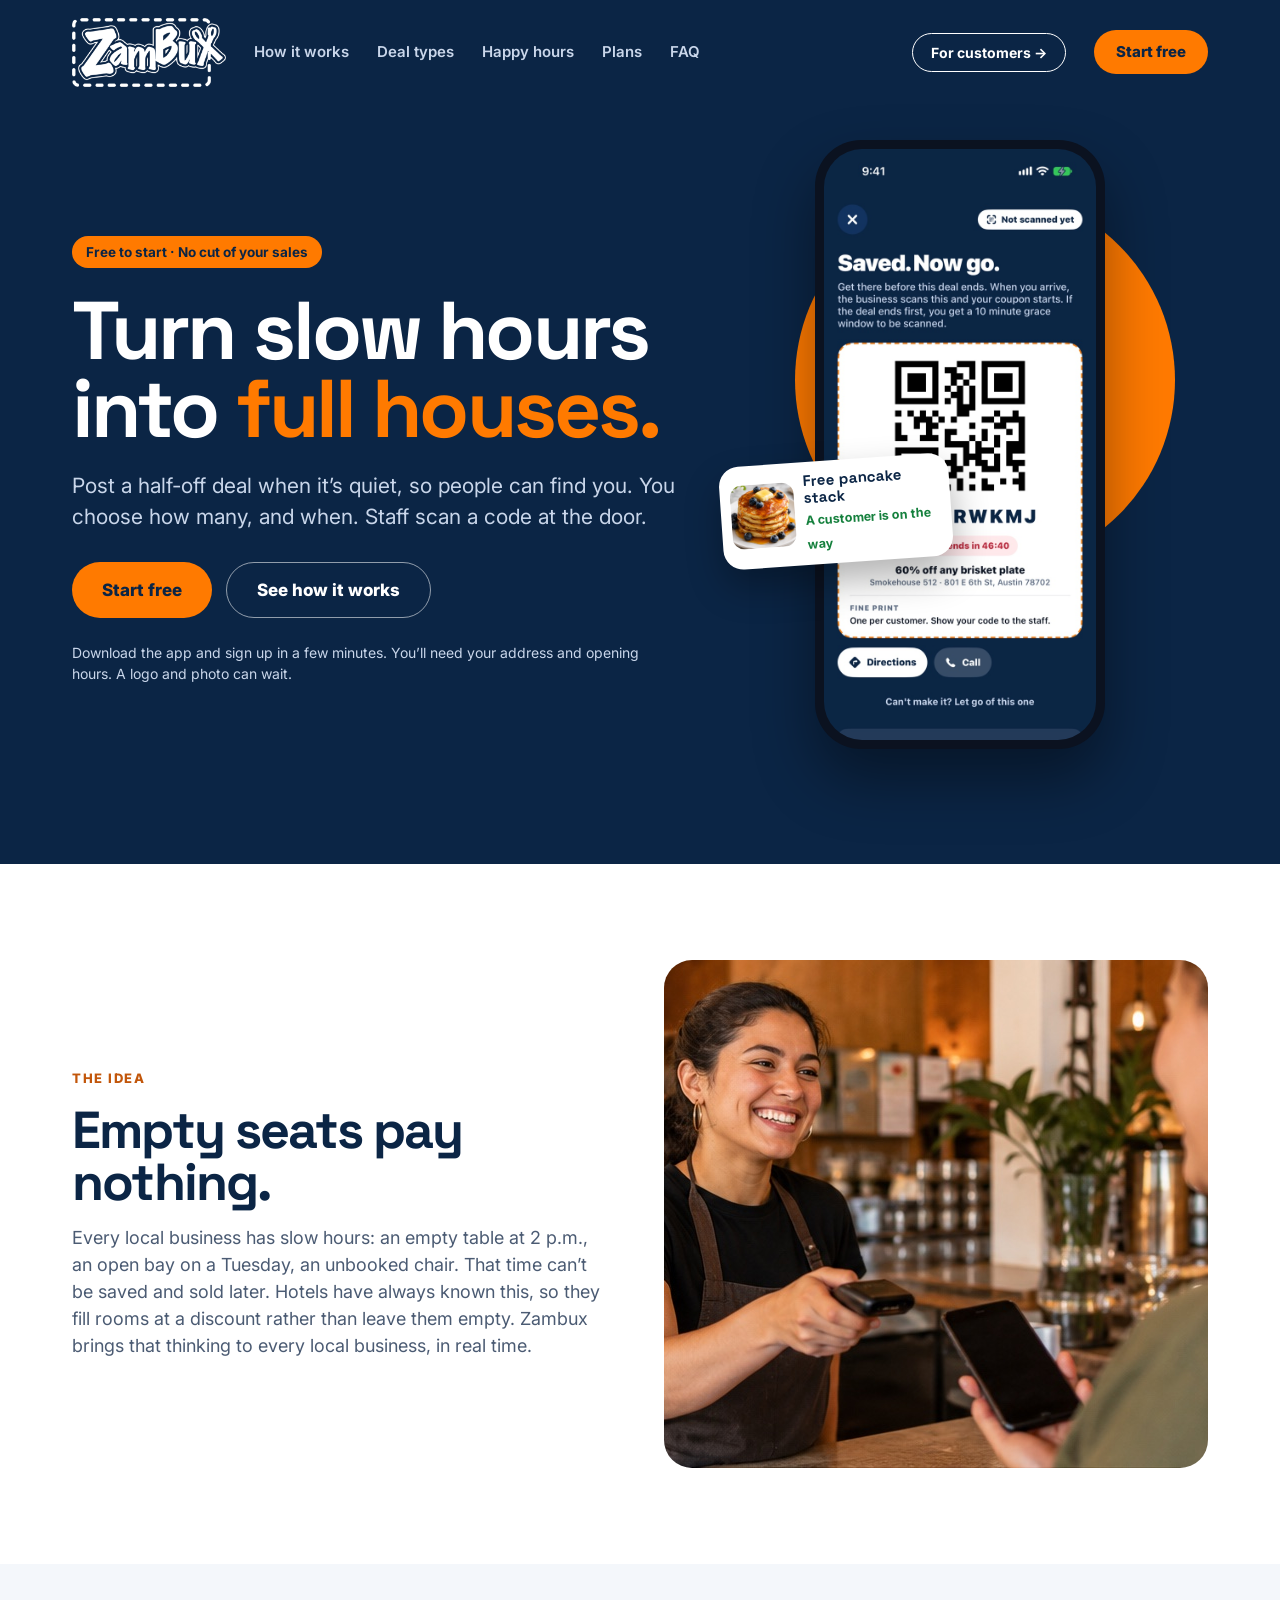
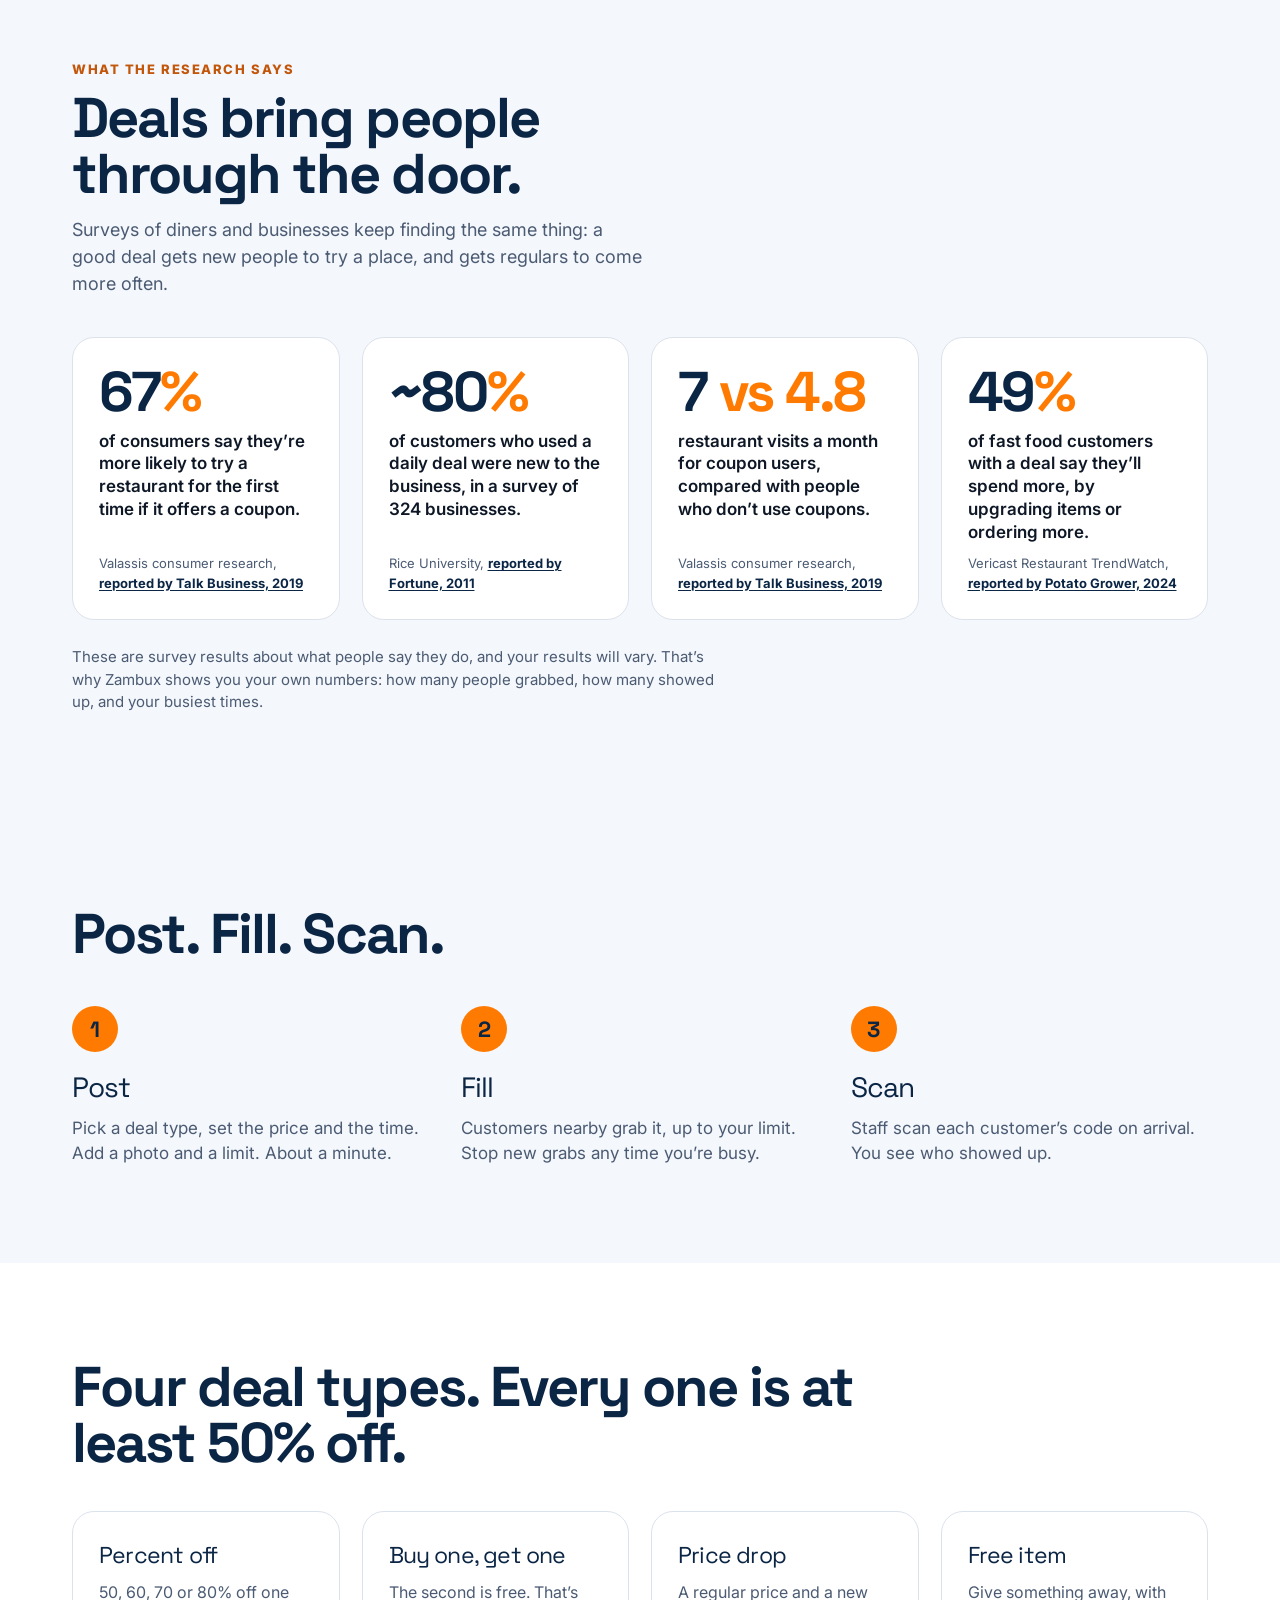
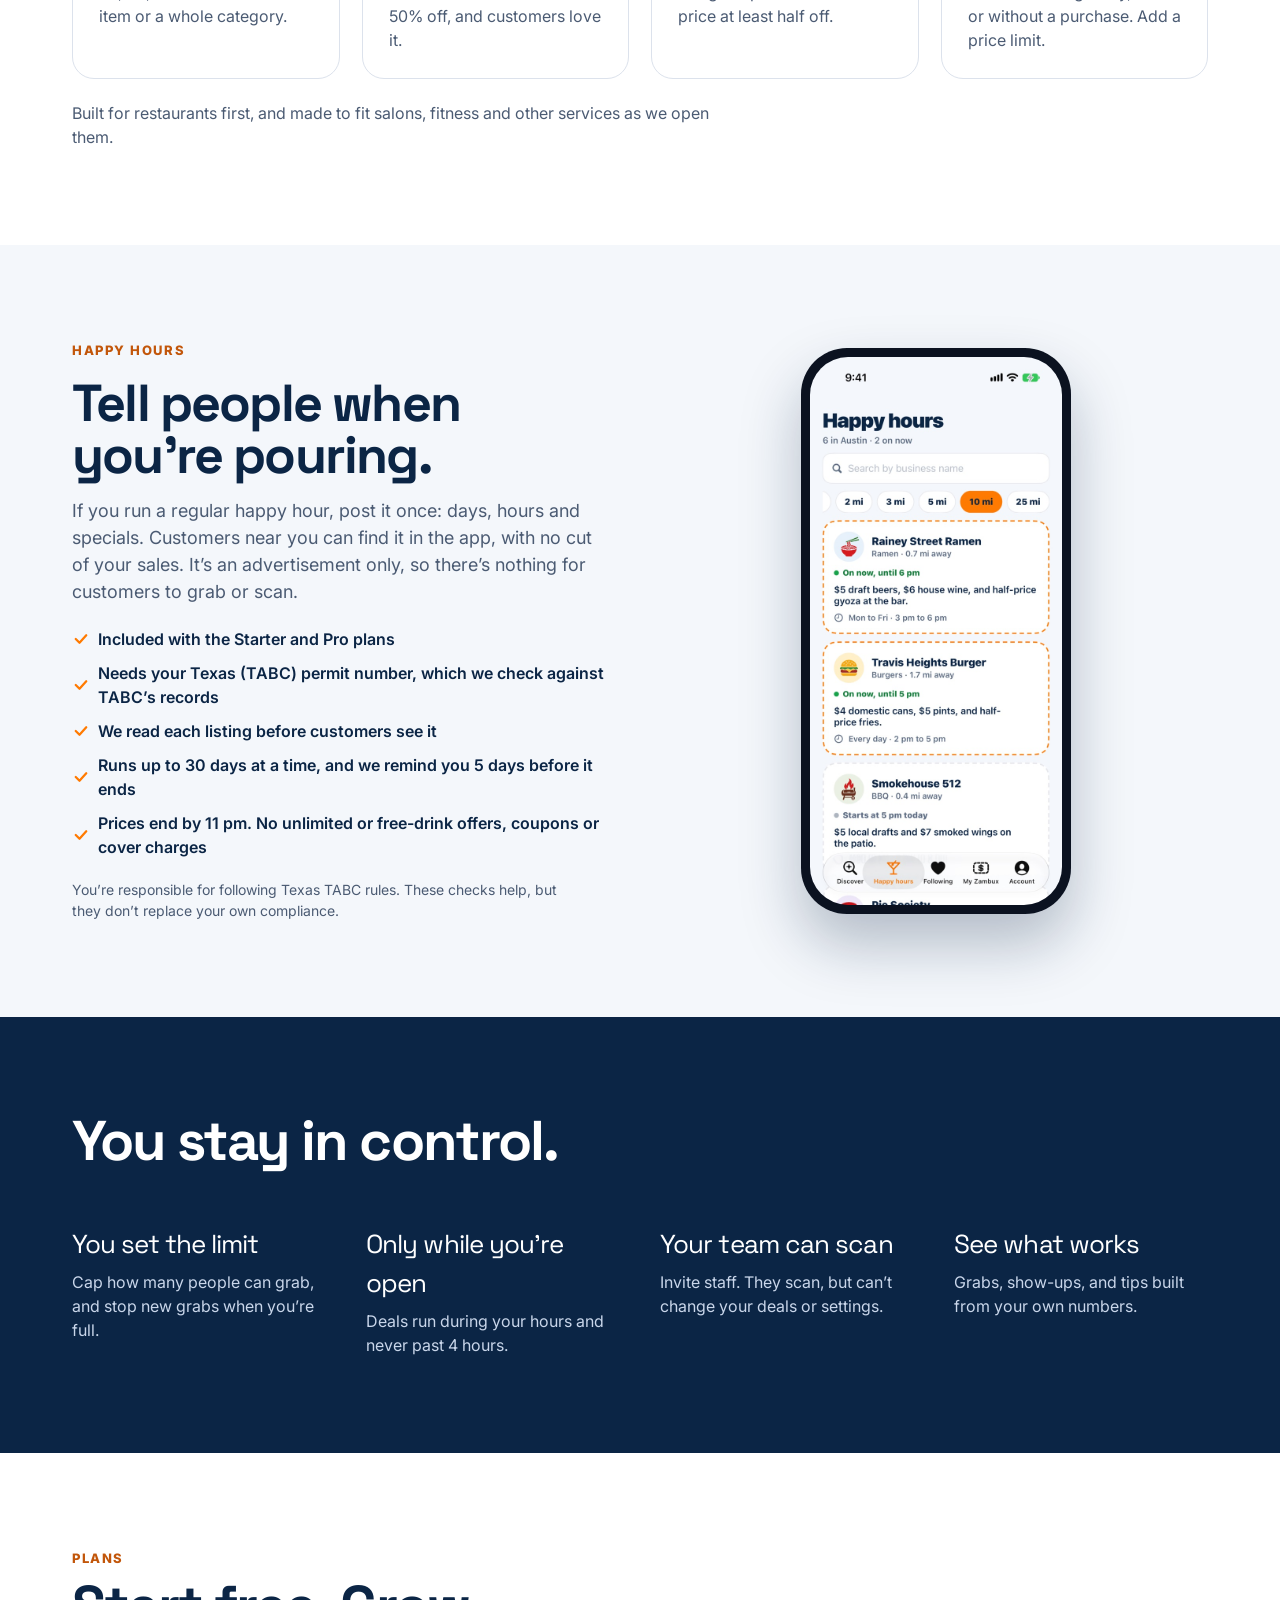
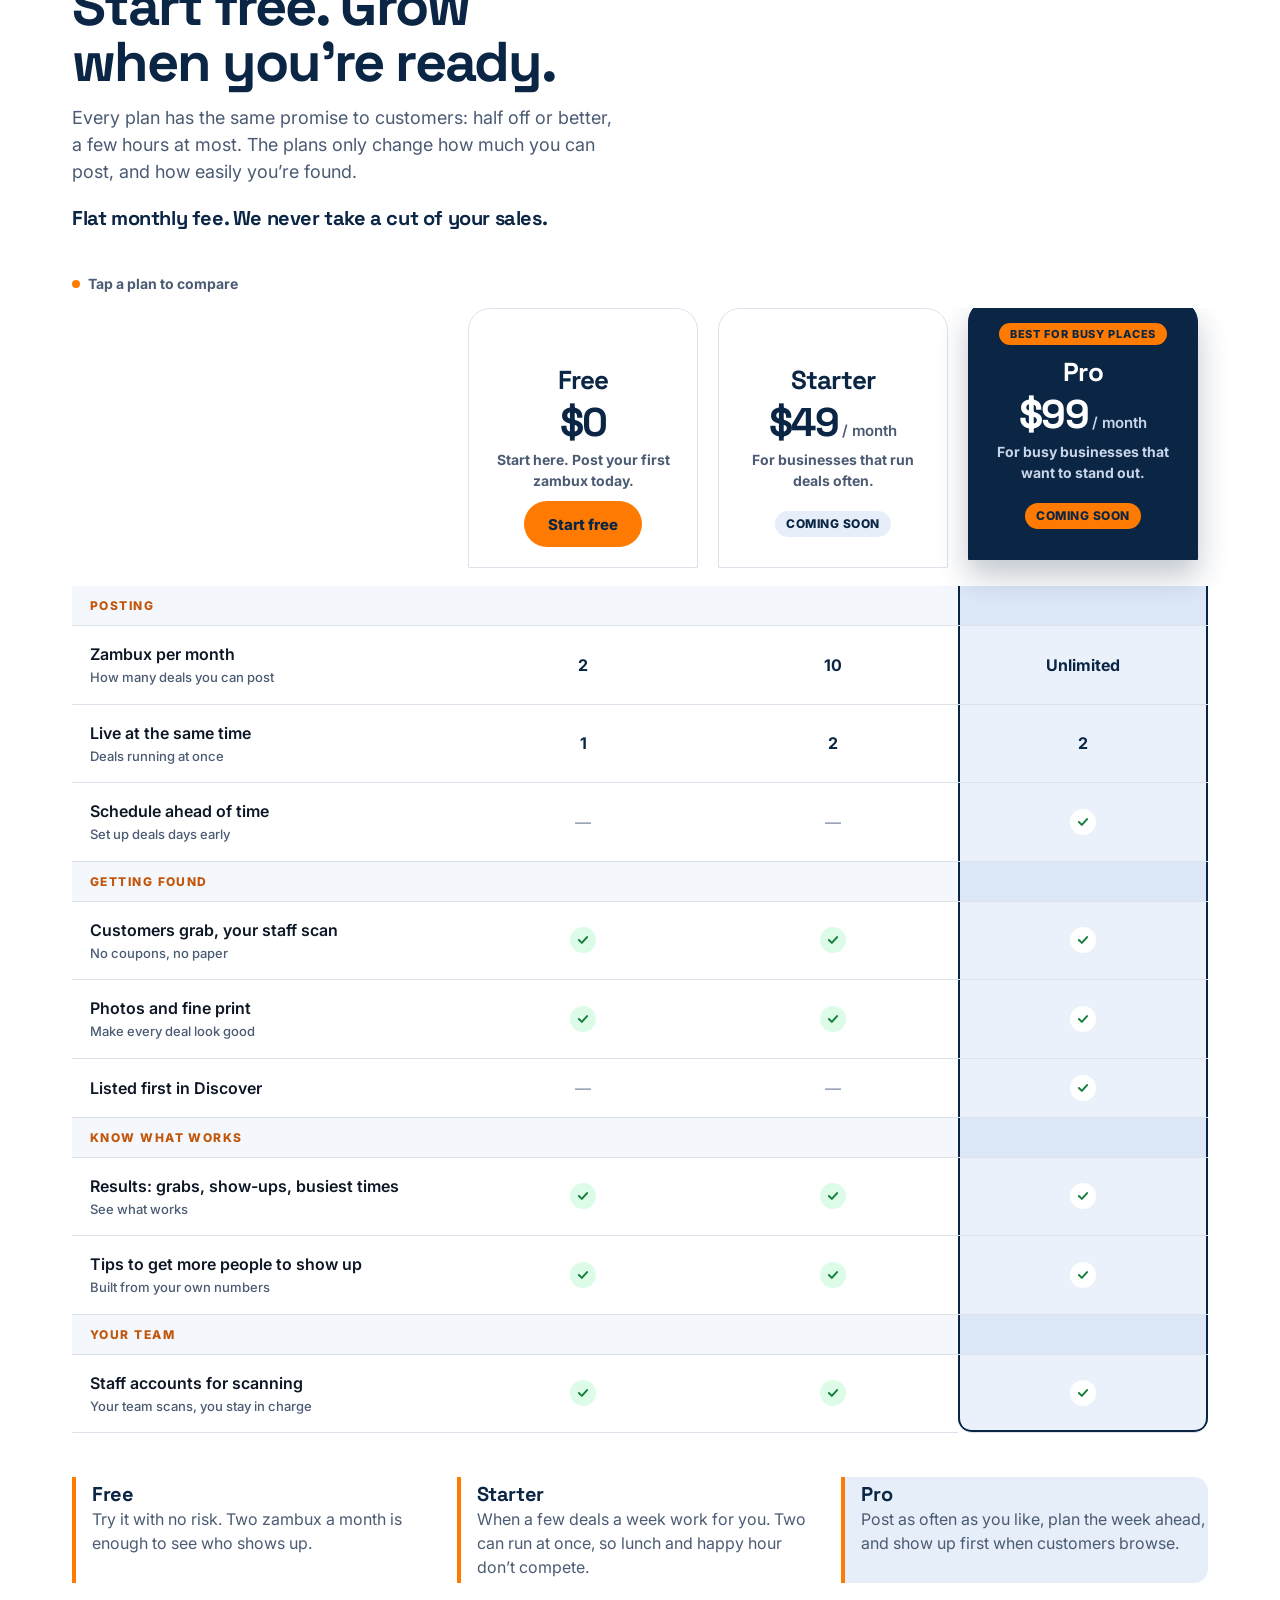
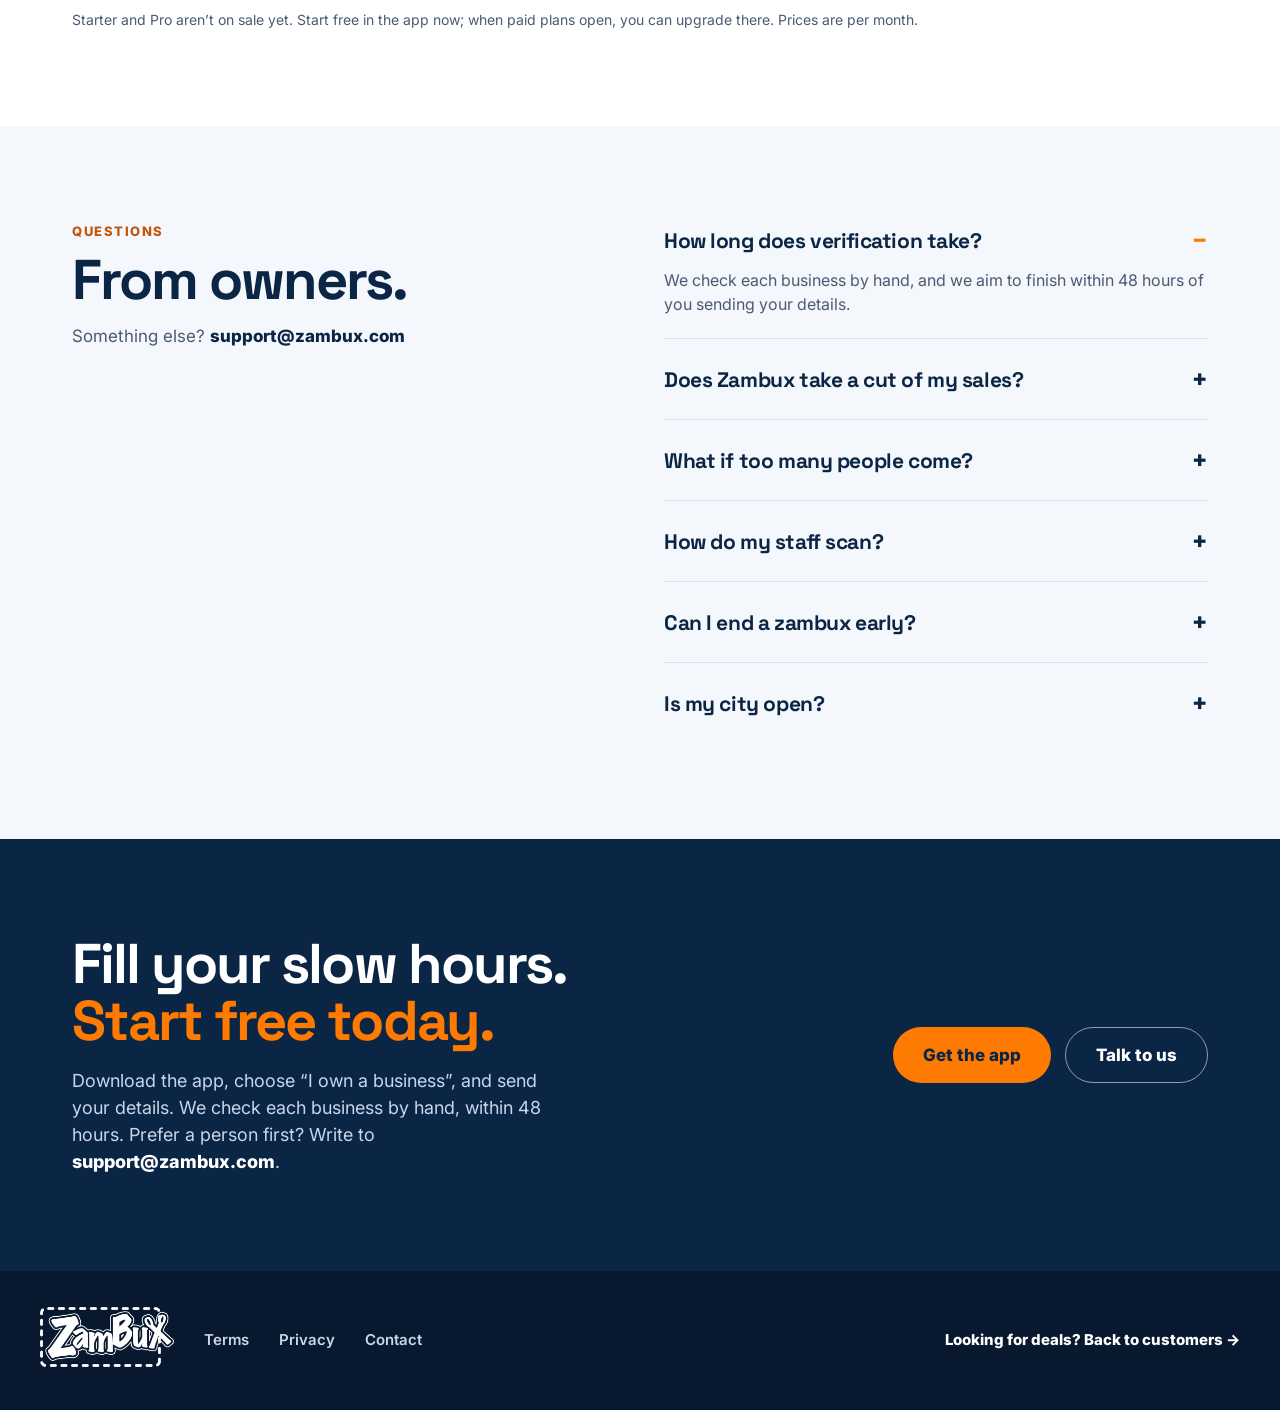
==== commit df3ed737: "Happy hours: customer page is customer-only; owner pitch moves to the business page Co-Authored-By: " ====
--- a/business/index.html
+++ b/business/index.html
@@ -112,7 +112,7 @@
   <div class="w">
     <nav class="nav" aria-label="Main">
       <a class="logo" href="/business/"><img src="/assets/img/brand-logo-white.png" alt="Zambux for business" width="153" height="69"></a>
-      <a class="l" href="#how">How it works</a><a class="l" href="#types">Deal types</a><a class="l" href="#plans">Plans</a><a class="l" href="#faq">FAQ</a>
+      <a class="l" href="#how">How it works</a><a class="l" href="#types">Deal types</a><a class="l" href="#happyhour">Happy hours</a><a class="l" href="#plans">Plans</a><a class="l" href="#faq">FAQ</a>
       <span class="sp"></span>
       <a class="biz" href="/">For customers &rarr;</a>
       <a class="go" href="/get-the-app/">Start free</a>
@@ -185,6 +185,25 @@
     </div>
     <p style="margin:22px 0 0;color:var(--slate);max-width:40em">Built for restaurants first, and made to fit salons, fitness and other services as we open them.</p>
   </div>
+</section>
+
+<section id="happyhour" class="bg-paper pad">
+  <div class="w"><div class="split">
+    <div style="display:flex;flex-direction:column;gap:16px">
+      <div class="eyebrow">Happy hours</div>
+      <h2 class="big" style="font-size:clamp(34px,4.4vw,52px)">Tell people when you&rsquo;re pouring.</h2>
+      <p style="font-size:18px;color:var(--slate);max-width:30em;margin:0">If you run a regular happy hour, post it once: days, hours and specials. Customers near you can find it in the app, with no cut of your sales. It&rsquo;s an advertisement only, so there&rsquo;s nothing for customers to grab or scan.</p>
+      <ul style="margin:6px 0 0;padding:0;list-style:none;display:flex;flex-direction:column;gap:10px;font-weight:600;color:var(--navy)">
+        <li class="check"><svg width="18" height="18" viewBox="0 0 24 24" fill="none" stroke="#FF7A00" stroke-width="3" stroke-linecap="round" stroke-linejoin="round" aria-hidden="true"><path d="M5 12l5 5 9-10"/></svg>Included with the Starter and Pro plans</li>
+        <li class="check"><svg width="18" height="18" viewBox="0 0 24 24" fill="none" stroke="#FF7A00" stroke-width="3" stroke-linecap="round" stroke-linejoin="round" aria-hidden="true"><path d="M5 12l5 5 9-10"/></svg>Needs your Texas (TABC) permit number, which we check against TABC&rsquo;s records</li>
+        <li class="check"><svg width="18" height="18" viewBox="0 0 24 24" fill="none" stroke="#FF7A00" stroke-width="3" stroke-linecap="round" stroke-linejoin="round" aria-hidden="true"><path d="M5 12l5 5 9-10"/></svg>We read each listing before customers see it</li>
+        <li class="check"><svg width="18" height="18" viewBox="0 0 24 24" fill="none" stroke="#FF7A00" stroke-width="3" stroke-linecap="round" stroke-linejoin="round" aria-hidden="true"><path d="M5 12l5 5 9-10"/></svg>Runs up to 30 days at a time, and we remind you 5 days before it ends</li>
+        <li class="check"><svg width="18" height="18" viewBox="0 0 24 24" fill="none" stroke="#FF7A00" stroke-width="3" stroke-linecap="round" stroke-linejoin="round" aria-hidden="true"><path d="M5 12l5 5 9-10"/></svg>Prices end by 11 pm. No unlimited or free-drink offers, coupons or cover charges</li>
+      </ul>
+      <p style="font-size:14px;color:var(--slate);max-width:36em;margin:4px 0 0">You&rsquo;re responsible for following Texas TABC rules. These checks help, but they don&rsquo;t replace your own compliance.</p>
+    </div>
+    <div style="display:flex;justify-content:center"><div class="phone" style="width:270px"><img src="/assets/img/app-happyhours.jpg" alt="How a happy hour listing looks to customers in the Zambux app" width="640" height="1391" loading="lazy"></div></div>
+  </div></div>
 </section>
 
 <section class="bg-navy trust pad">
--- a/site.css
+++ b/site.css
@@ -25,6 +25,7 @@
 .live-dot{display:inline-block;width:10px;height:10px;border-radius:99px;background:#16A34A;margin-right:8px}
 .ico{width:48px;height:48px;border-radius:14px;background:var(--tint);display:flex;align-items:center;justify-content:center;flex:none}
 .check{display:flex;align-items:center;gap:8px}
+.check svg{flex:none}
 
 /* header */
 .top{background:var(--navy);position:relative;z-index:20}
